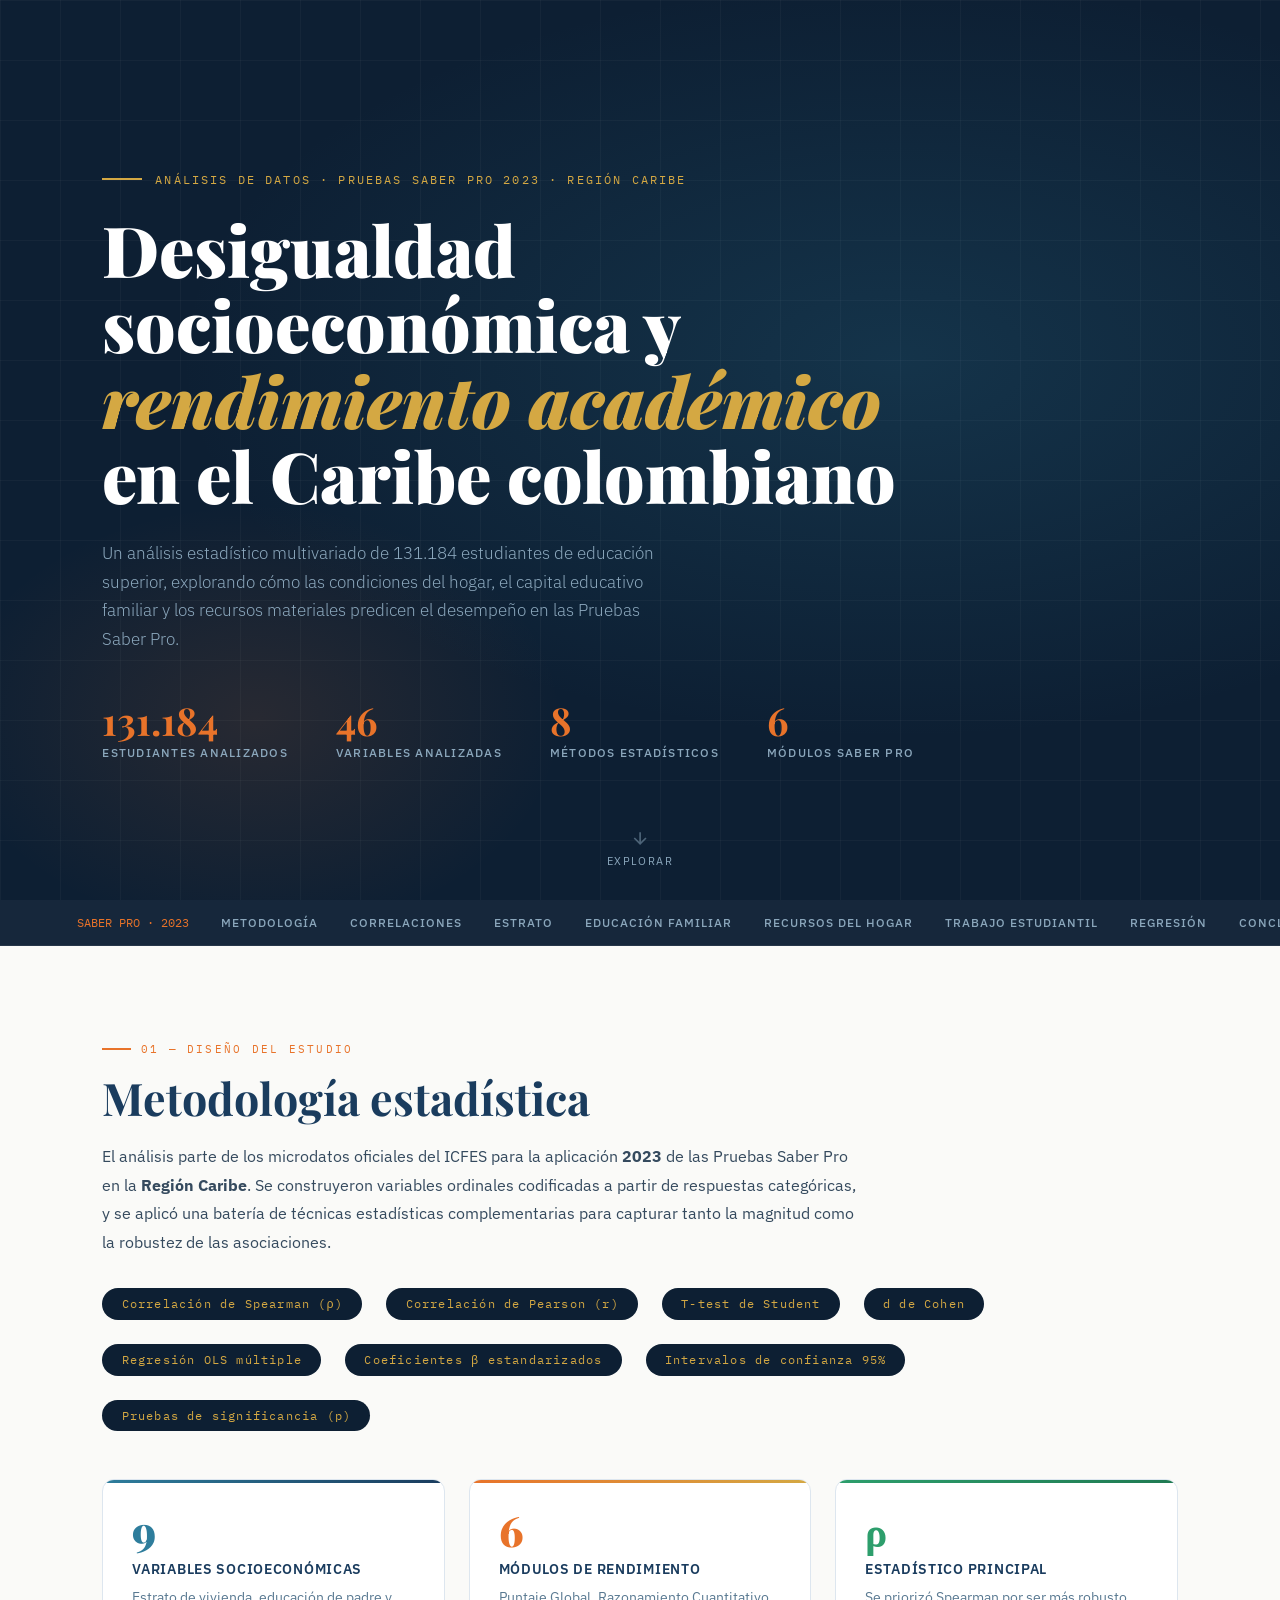
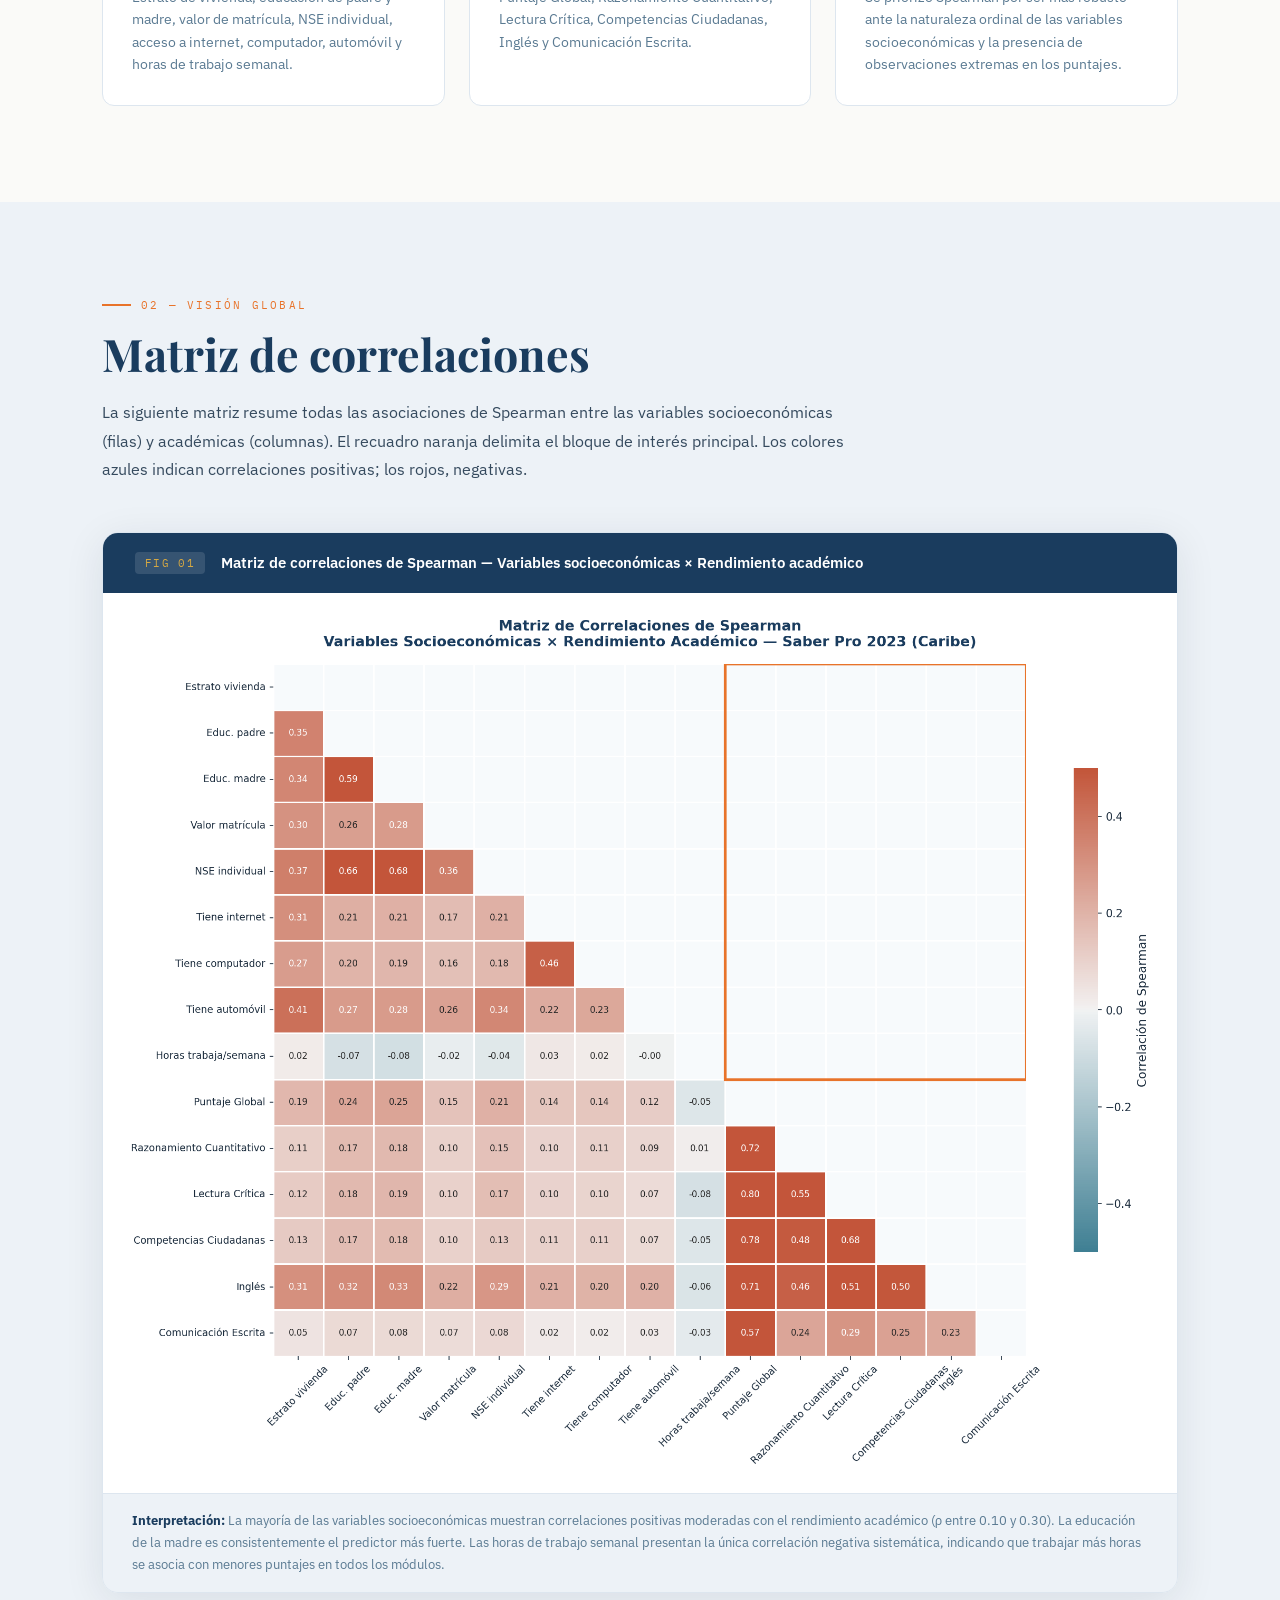
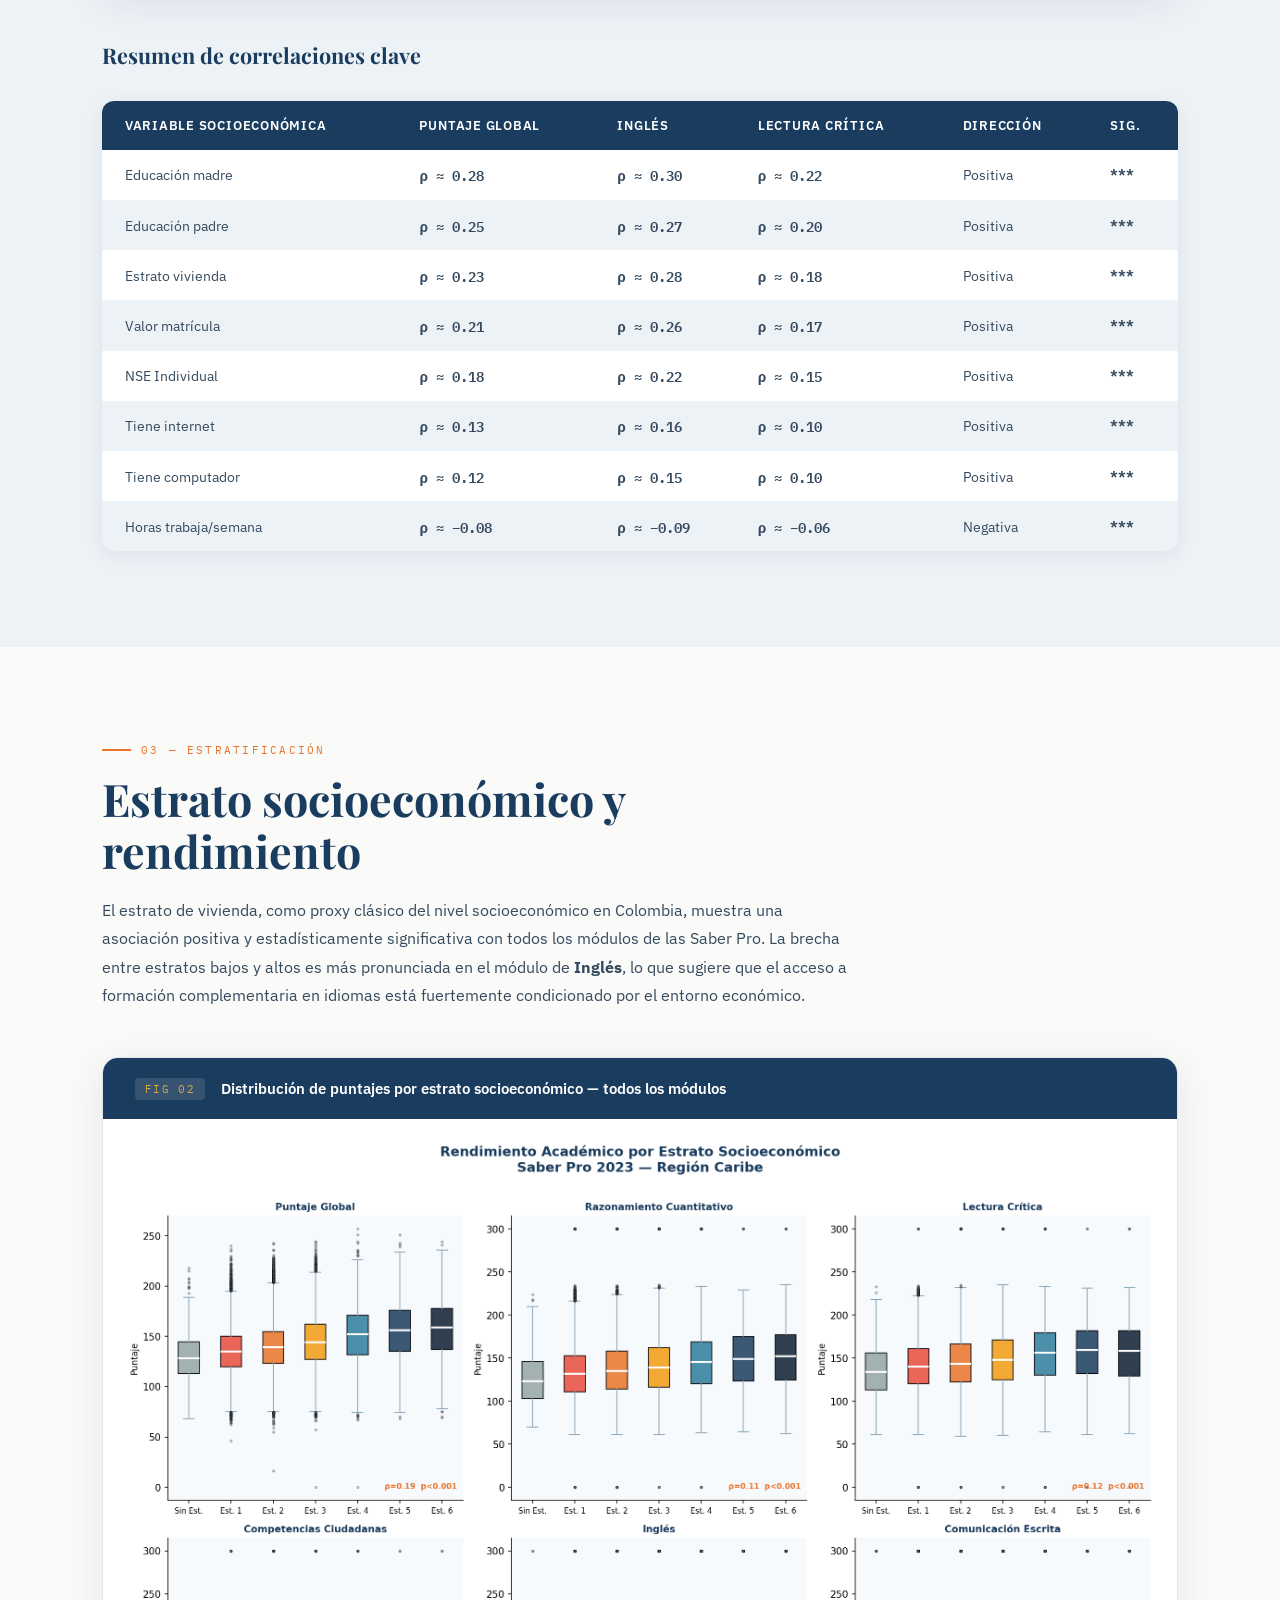
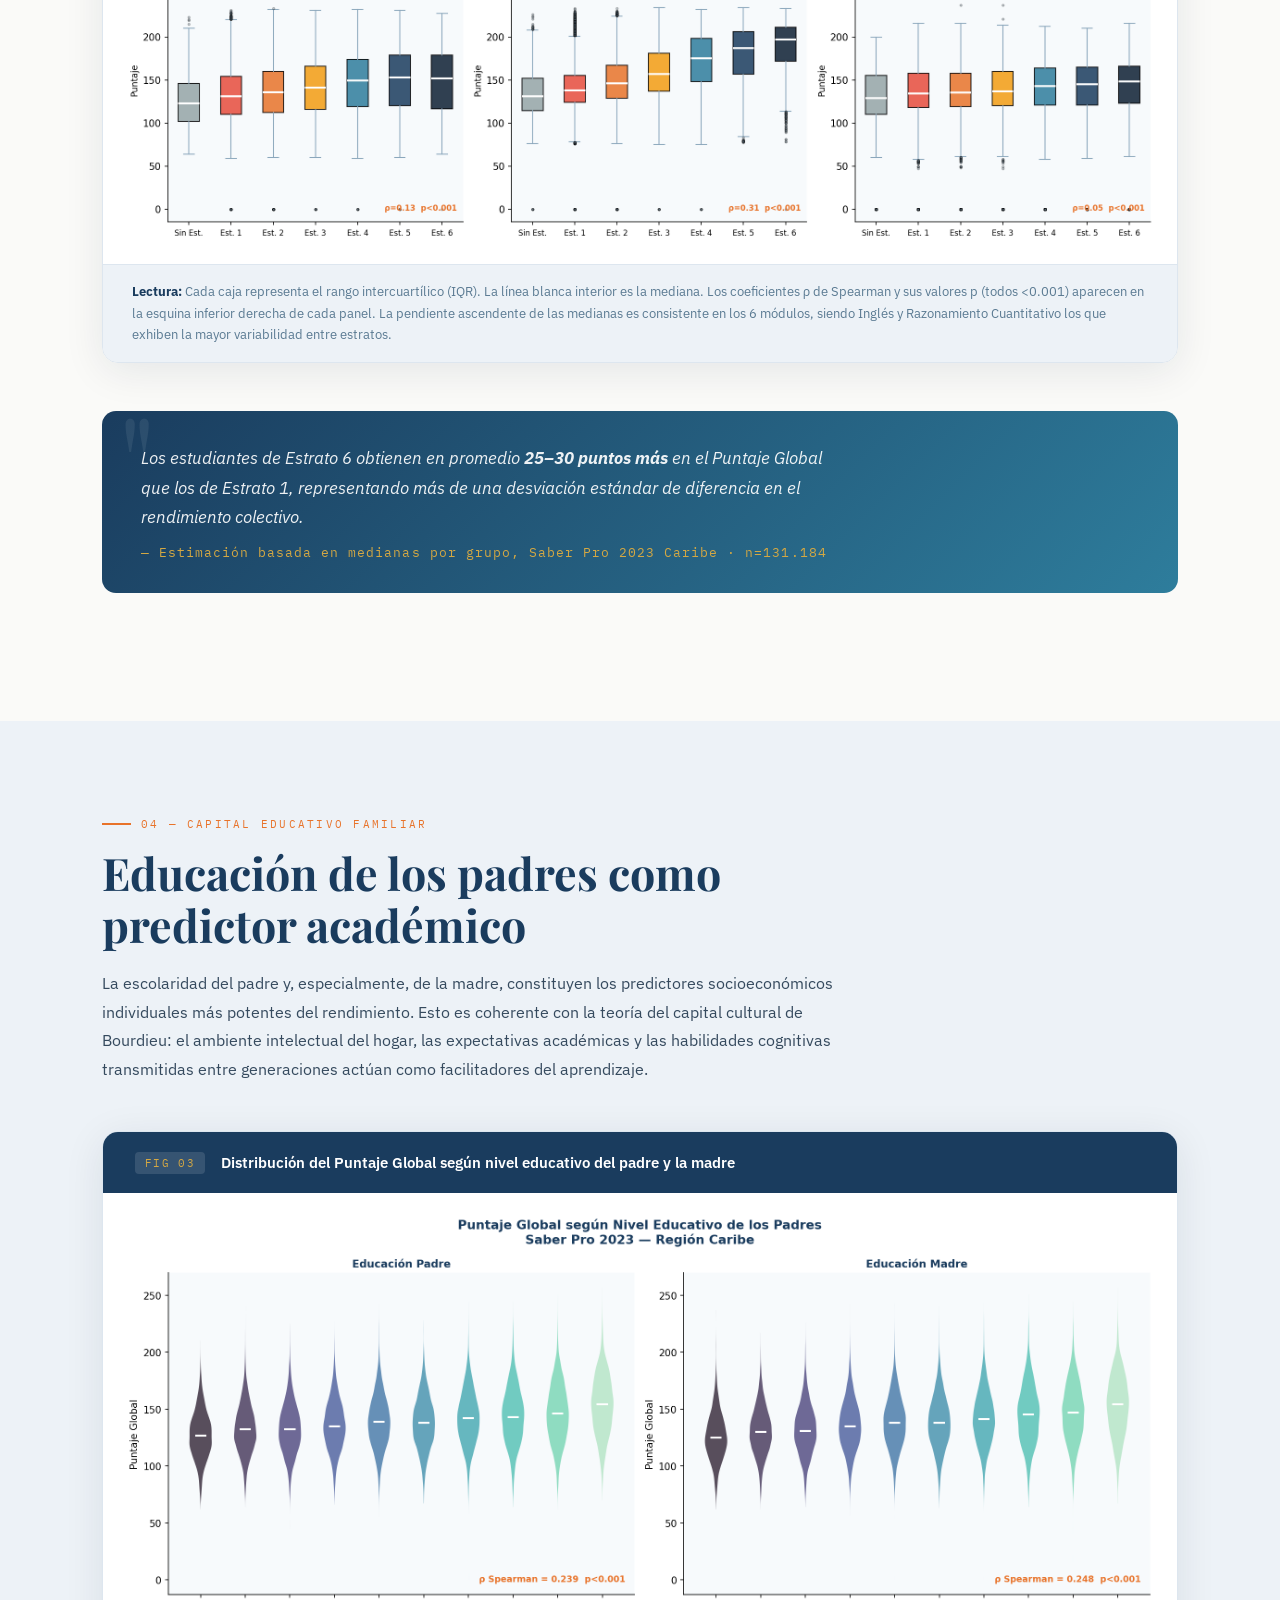
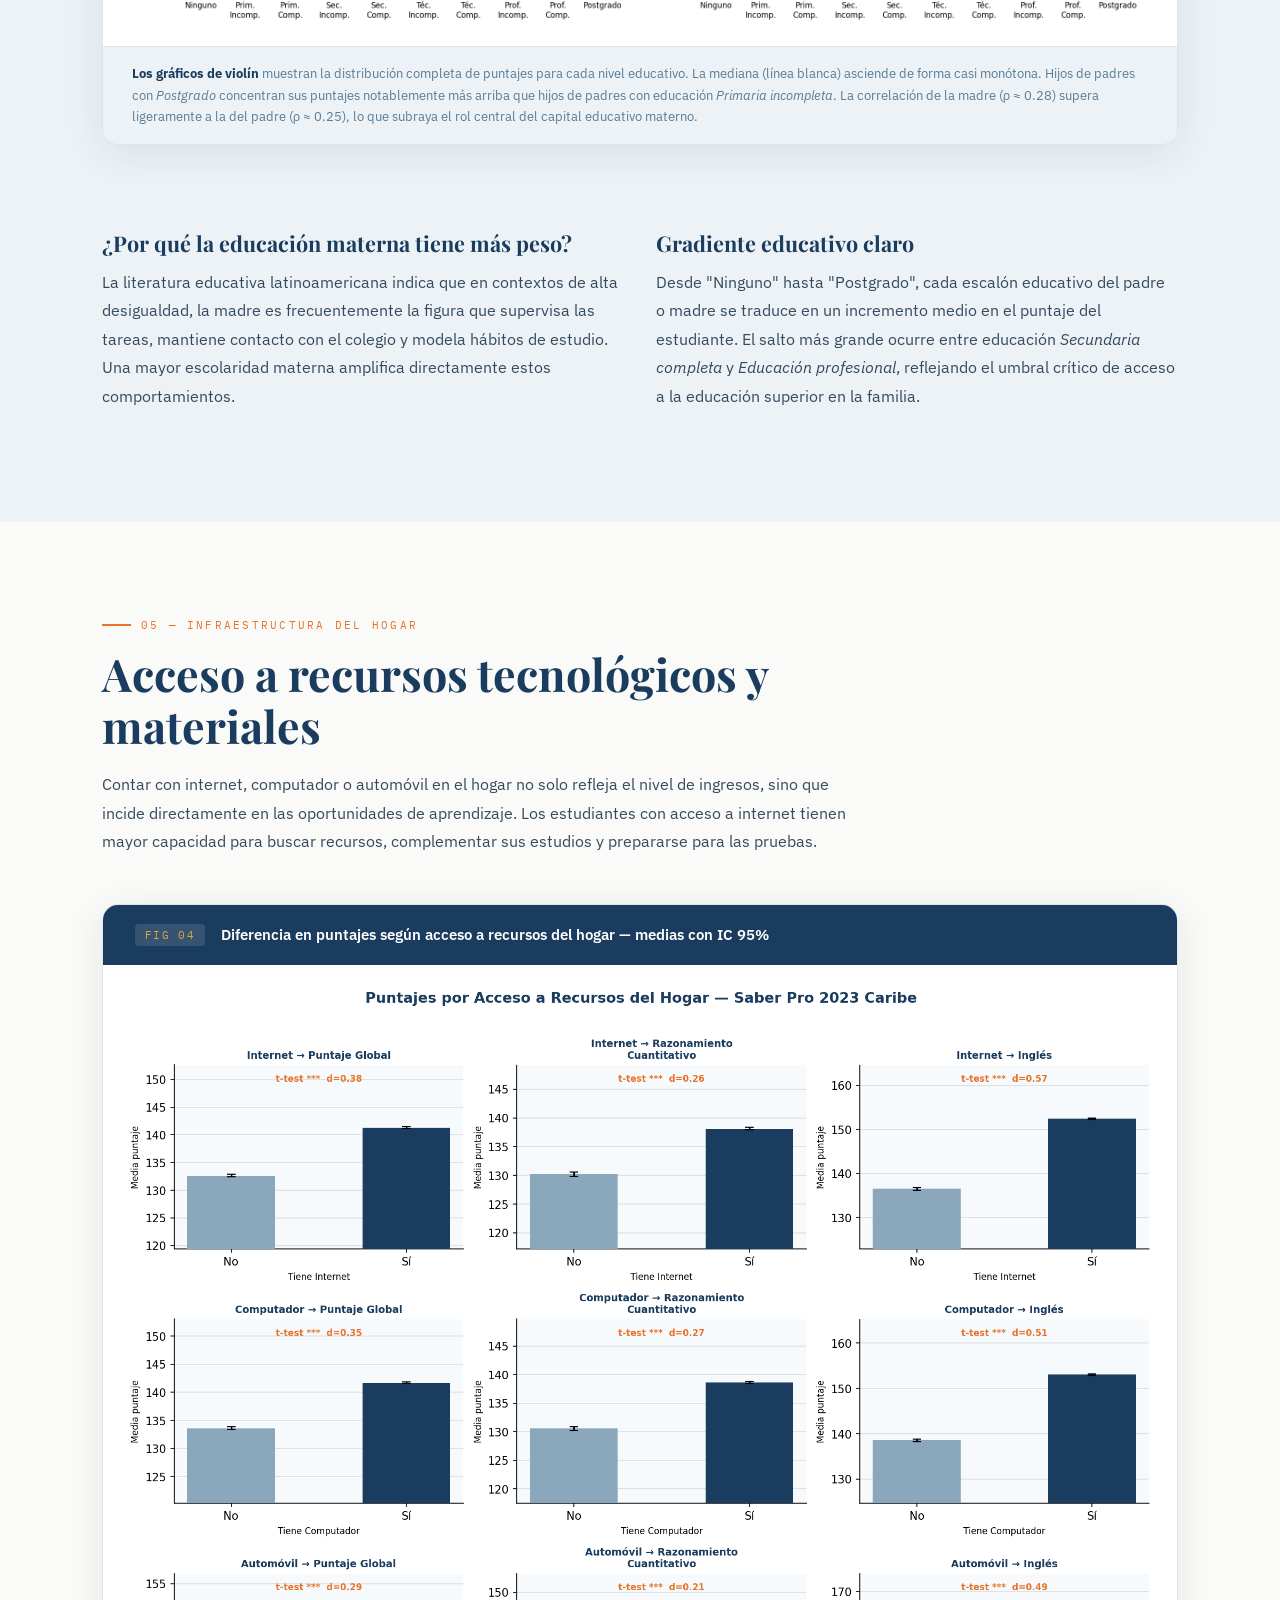
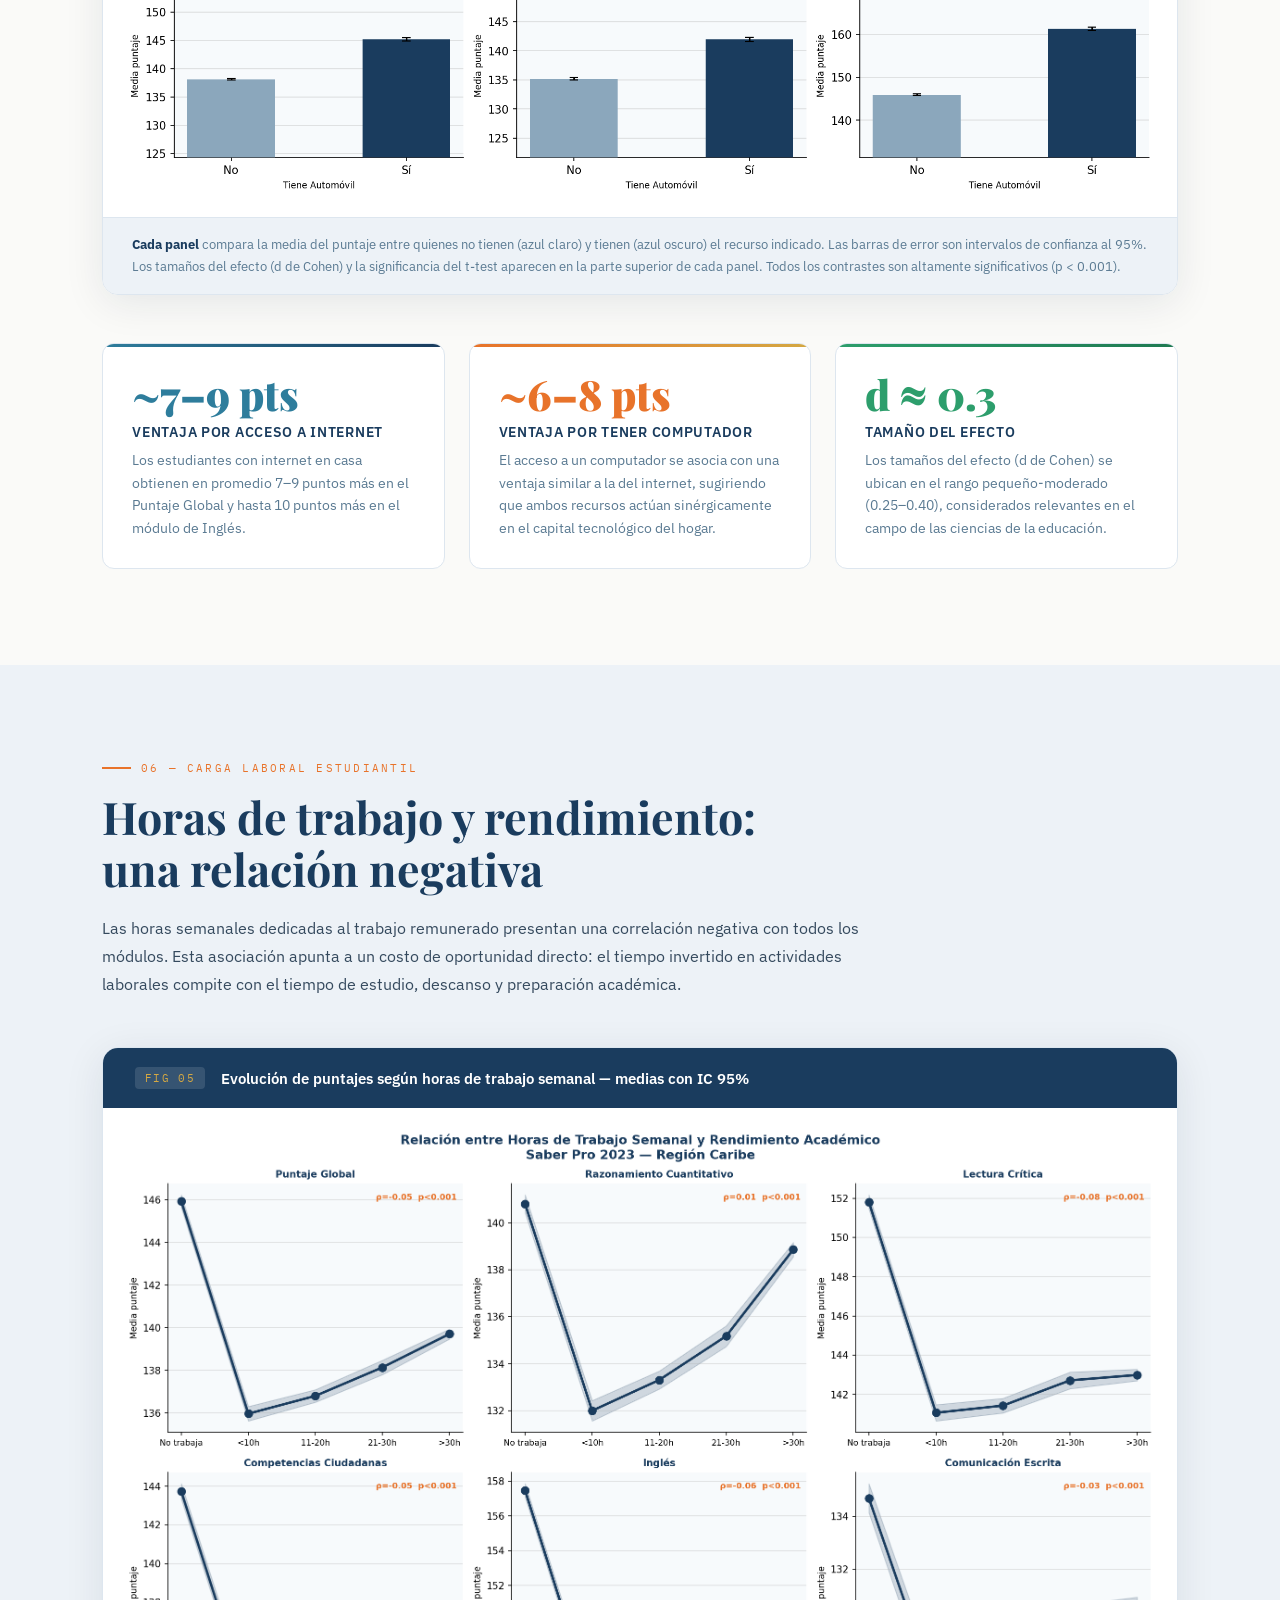
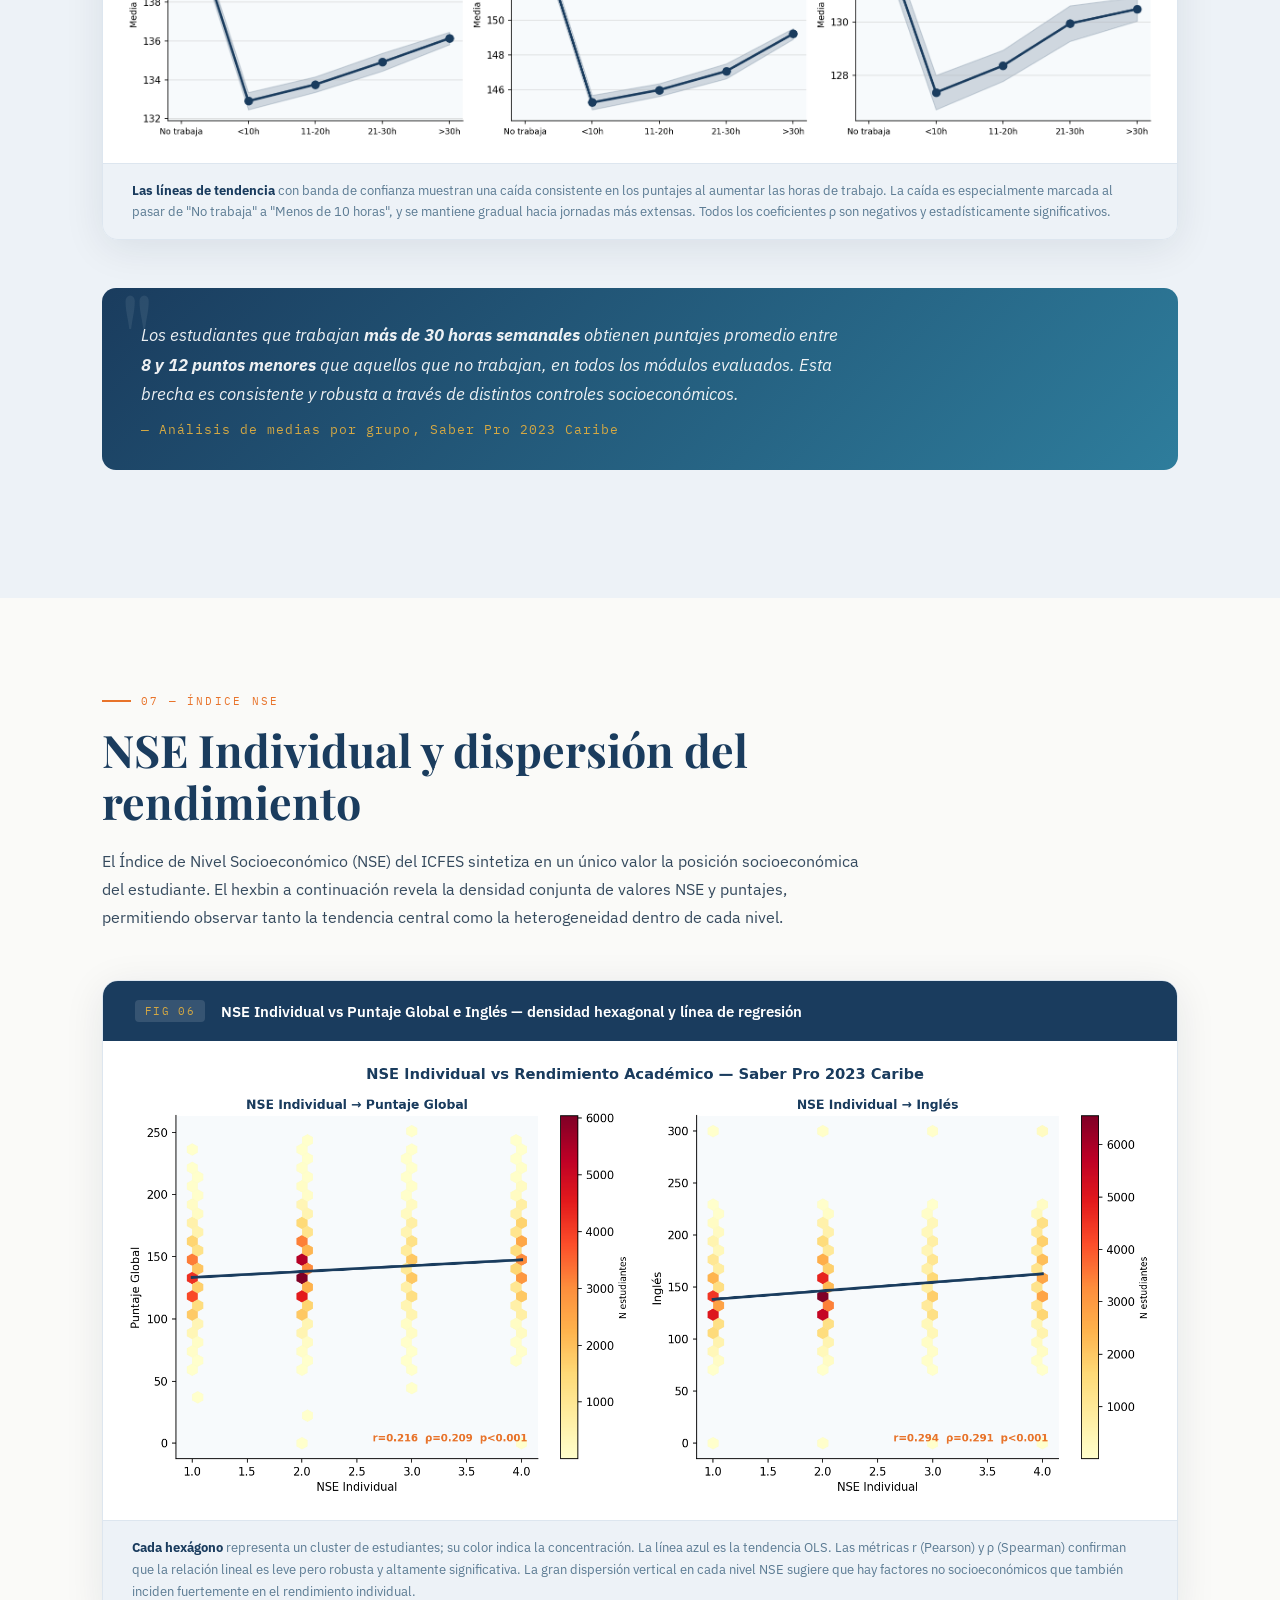
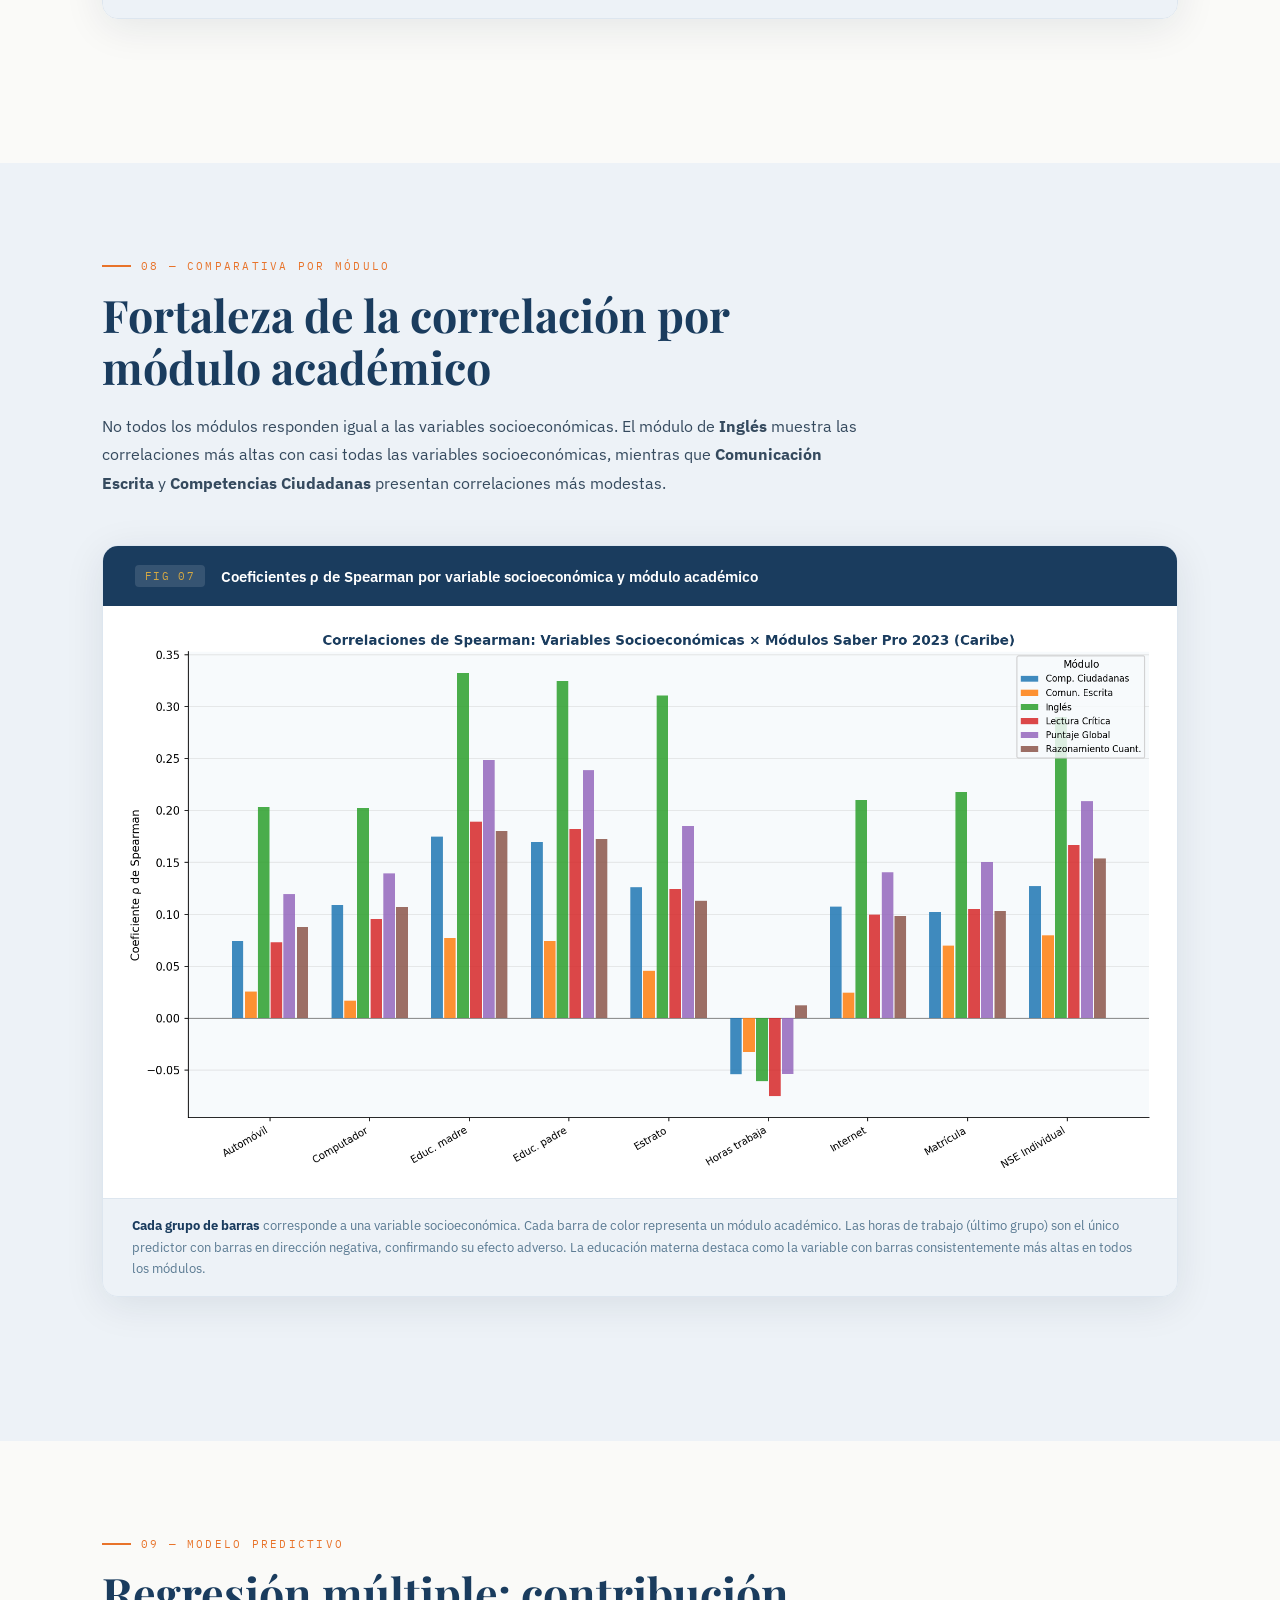
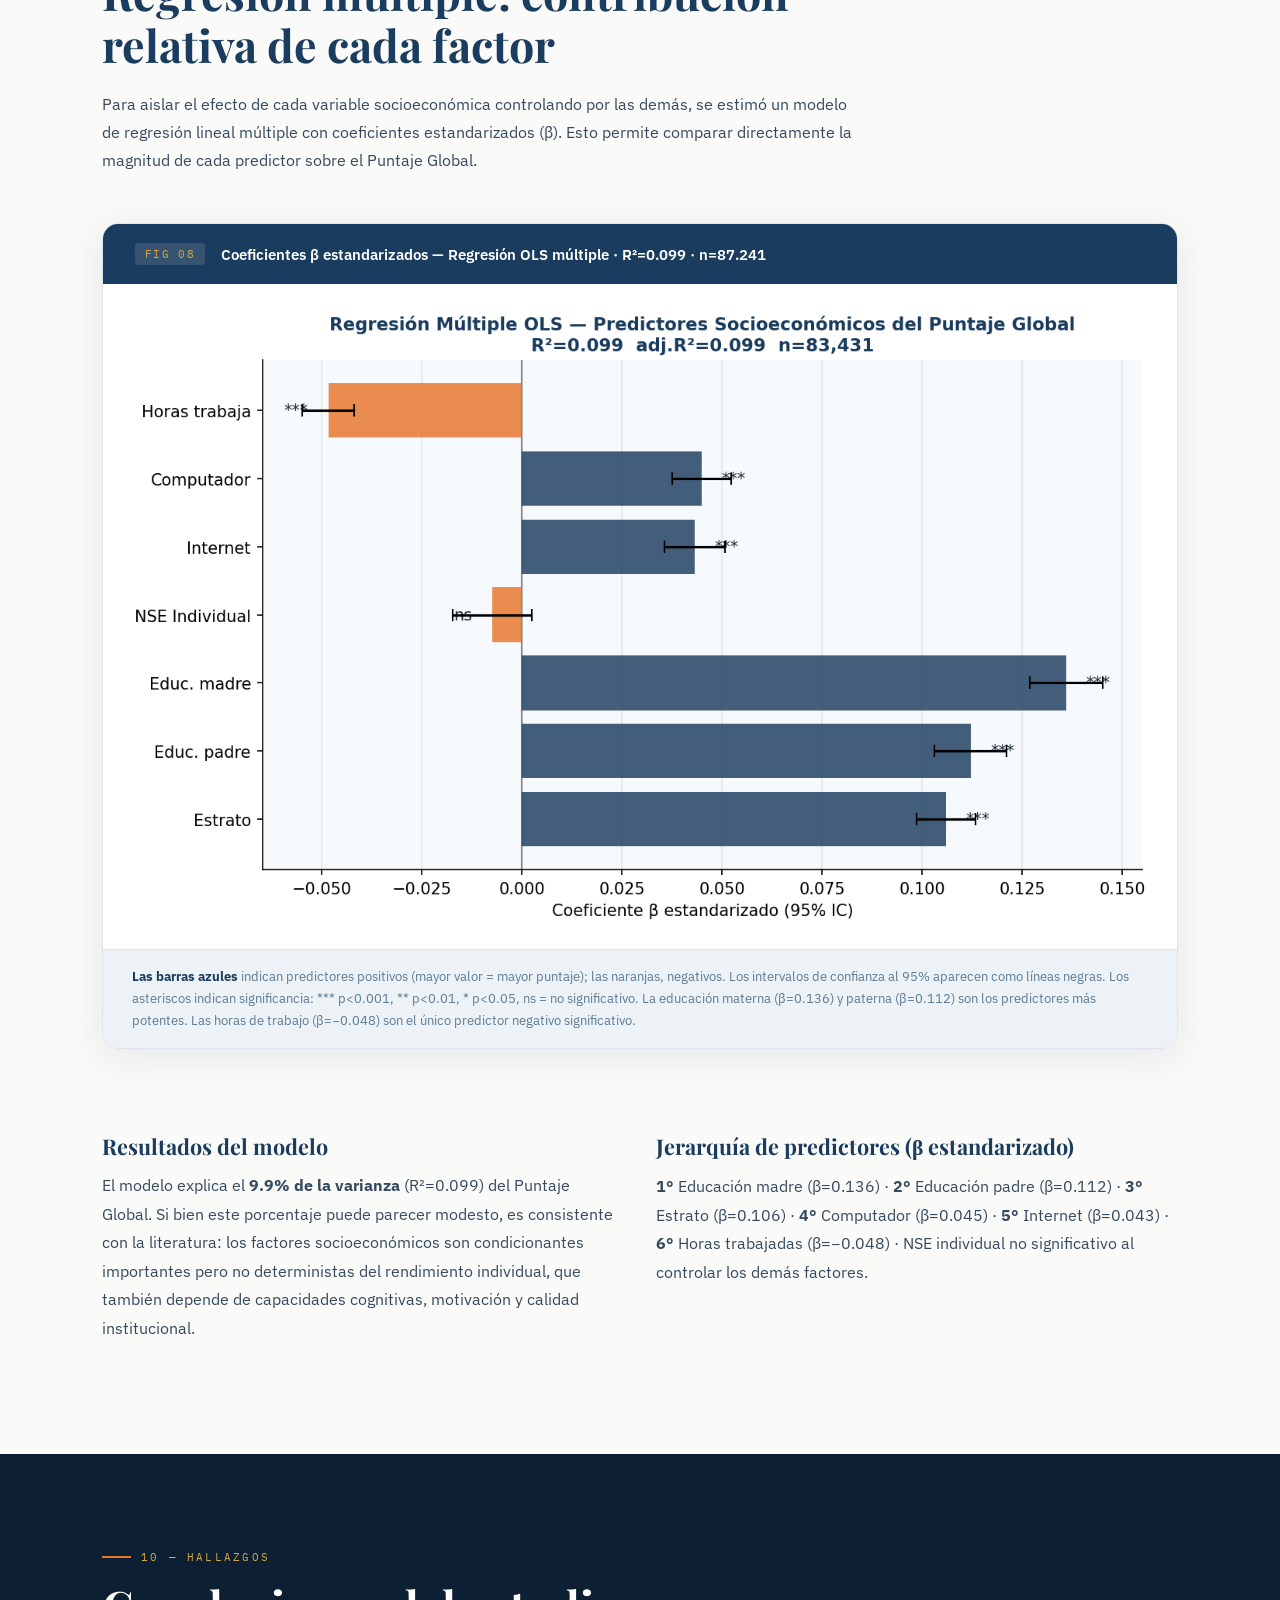
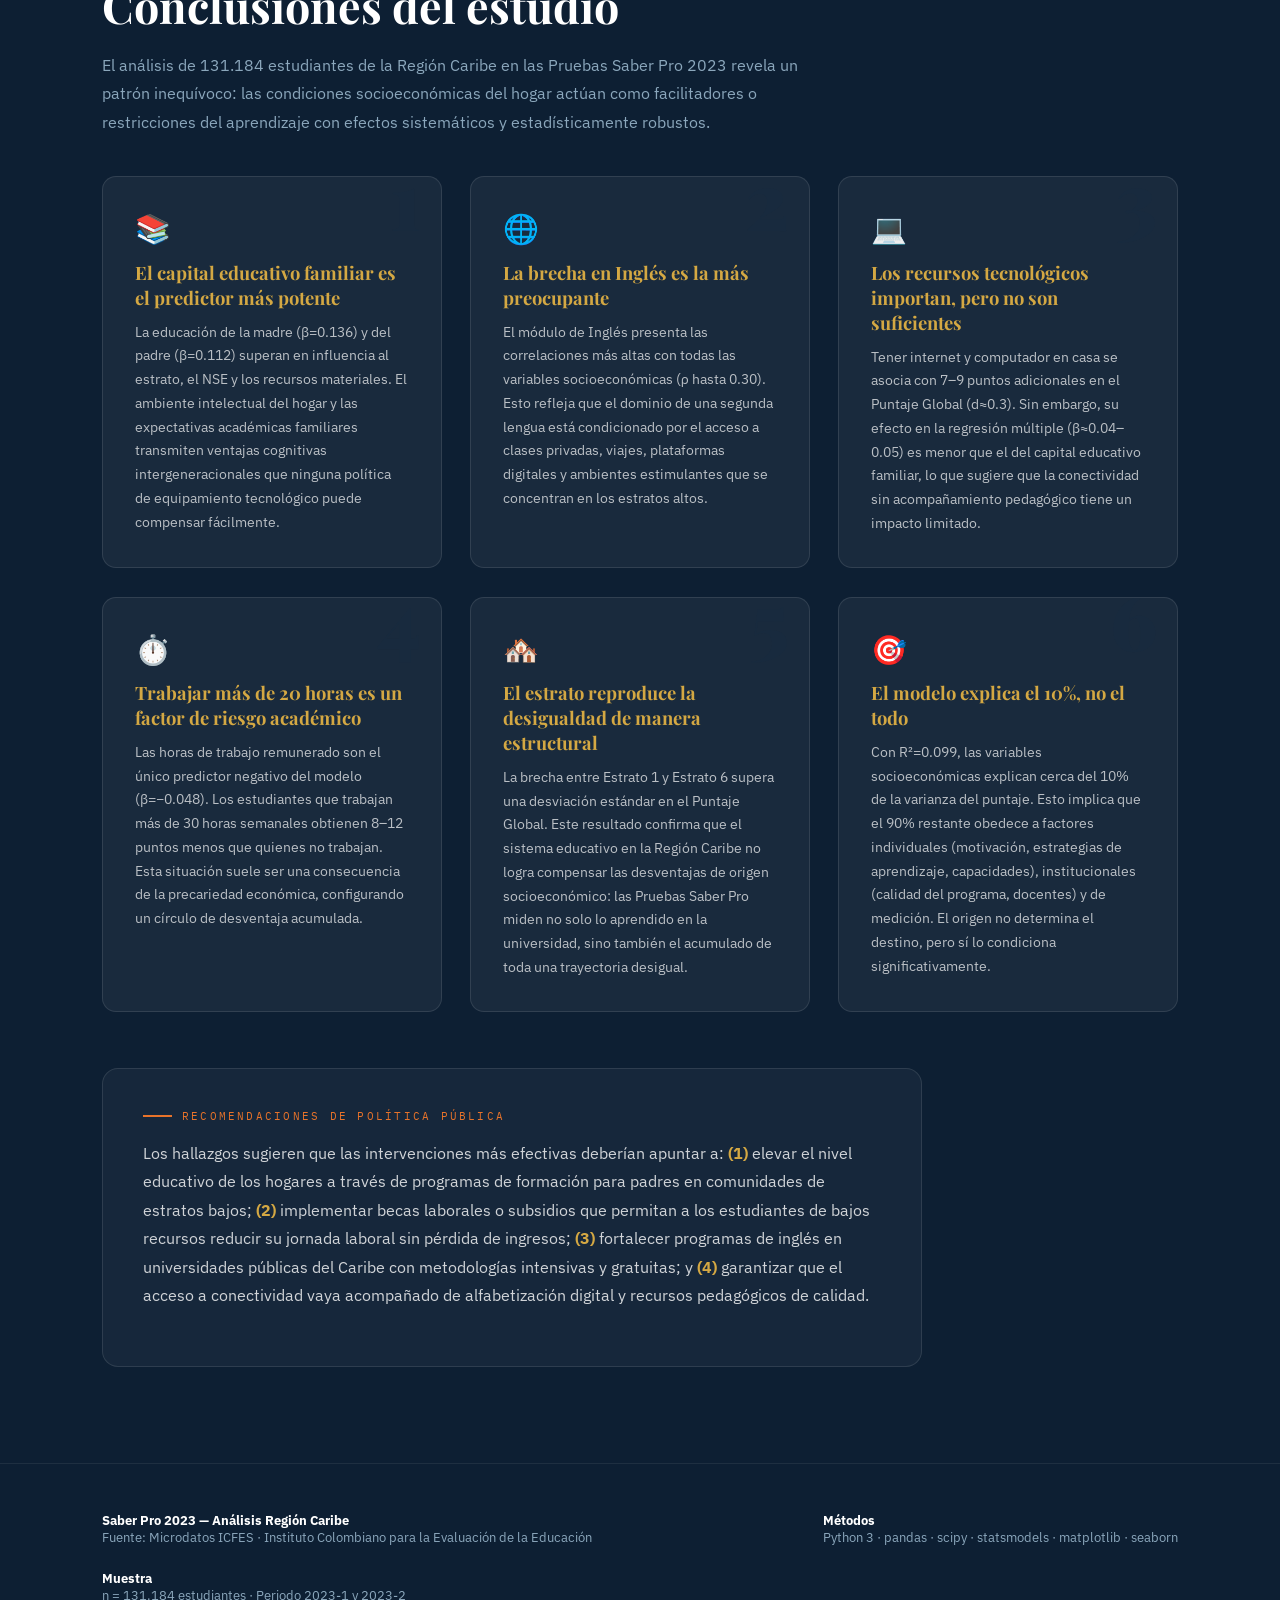
==== index.html @ c42e4a28 "first commit" ====
<!DOCTYPE html>
<html lang="es">
<head>
<meta charset="UTF-8">
<meta name="viewport" content="width=device-width, initial-scale=1.0">
<title>Saber Pro 2023 — Estudio Socioeconómico y Rendimiento Académico, Región Caribe</title>
<link rel="preconnect" href="https://fonts.googleapis.com">
<link href="https://fonts.googleapis.com/css2?family=Playfair+Display:ital,wght@0,700;0,900;1,700&family=IBM+Plex+Sans:wght@300;400;500;600&family=IBM+Plex+Mono:wght@400;500&display=swap" rel="stylesheet">
<style>
  :root {
    --navy:    #0D1F33;
    --blue:    #1A3C5E;
    --teal:    #2E7D9C;
    --orange:  #E8732A;
    --gold:    #D4A843;
    --cream:   #F5F0E8;
    --white:   #FAFAF8;
    --grey:    #8BA7BC;
    --light:   #EDF2F7;
    --ink:     #1A2B3C;
  }

  *, *::before, *::after { box-sizing: border-box; margin: 0; padding: 0; }

  html { scroll-behavior: smooth; }

  body {
    font-family: 'IBM Plex Sans', sans-serif;
    background: var(--white);
    color: var(--ink);
    overflow-x: hidden;
  }

  /* ─── HERO ──────────────────────────────────────── */
  .hero {
    position: relative;
    min-height: 100vh;
    background: var(--navy);
    display: flex;
    flex-direction: column;
    justify-content: center;
    padding: 6rem 8vw 4rem;
    overflow: hidden;
  }
  .hero::before {
    content: '';
    position: absolute;
    inset: 0;
    background:
      radial-gradient(ellipse 80% 60% at 70% 40%, rgba(46,125,156,.22) 0%, transparent 70%),
      radial-gradient(ellipse 40% 40% at 20% 80%, rgba(232,115,42,.12) 0%, transparent 60%);
  }
  .hero-grid {
    position: absolute;
    inset: 0;
    background-image:
      linear-gradient(rgba(255,255,255,.03) 1px, transparent 1px),
      linear-gradient(90deg, rgba(255,255,255,.03) 1px, transparent 1px);
    background-size: 60px 60px;
  }
  .hero-eyebrow {
    font-family: 'IBM Plex Mono', monospace;
    font-size: .75rem;
    letter-spacing: .18em;
    text-transform: uppercase;
    color: var(--gold);
    margin-bottom: 1.6rem;
    position: relative;
    display: flex;
    align-items: center;
    gap: .8rem;
  }
  .hero-eyebrow::before {
    content: '';
    display: inline-block;
    width: 2.5rem;
    height: 2px;
    background: var(--gold);
  }
  .hero h1 {
    font-family: 'Playfair Display', serif;
    font-size: clamp(2.4rem, 5.5vw, 5.2rem);
    font-weight: 900;
    color: #fff;
    line-height: 1.07;
    position: relative;
    max-width: 820px;
    margin-bottom: 1.6rem;
  }
  .hero h1 em {
    font-style: italic;
    color: var(--gold);
  }
  .hero-sub {
    font-size: 1.05rem;
    font-weight: 300;
    color: var(--grey);
    max-width: 580px;
    line-height: 1.7;
    position: relative;
    margin-bottom: 3rem;
  }
  .hero-stats {
    display: flex;
    gap: 3rem;
    position: relative;
    flex-wrap: wrap;
  }
  .hero-stat {
    display: flex;
    flex-direction: column;
  }
  .hero-stat .num {
    font-family: 'Playfair Display', serif;
    font-size: 2.4rem;
    font-weight: 700;
    color: var(--orange);
    line-height: 1;
  }
  .hero-stat .lbl {
    font-size: .78rem;
    font-weight: 500;
    color: var(--grey);
    text-transform: uppercase;
    letter-spacing: .1em;
    margin-top: .3rem;
  }
  .hero-scroll {
    position: absolute;
    bottom: 2rem;
    left: 50%;
    transform: translateX(-50%);
    display: flex;
    flex-direction: column;
    align-items: center;
    gap: .4rem;
    color: var(--grey);
    font-size: .7rem;
    letter-spacing: .12em;
    text-transform: uppercase;
    animation: bounce 2s ease-in-out infinite;
  }
  .hero-scroll svg { opacity: .5; }
  @keyframes bounce {
    0%,100% { transform: translateX(-50%) translateY(0); }
    50%      { transform: translateX(-50%) translateY(6px); }
  }

  /* ─── NAV ────────────────────────────────────────── */
  nav {
    position: sticky;
    top: 0;
    z-index: 100;
    background: rgba(13,31,51,.96);
    backdrop-filter: blur(12px);
    border-bottom: 1px solid rgba(255,255,255,.07);
    padding: .9rem 6vw;
    display: flex;
    gap: 2rem;
    align-items: center;
    overflow-x: auto;
  }
  nav a {
    font-size: .78rem;
    font-weight: 500;
    letter-spacing: .08em;
    text-transform: uppercase;
    color: var(--grey);
    text-decoration: none;
    white-space: nowrap;
    transition: color .2s;
  }
  nav a:hover { color: var(--gold); }
  nav .brand {
    font-family: 'IBM Plex Mono', monospace;
    font-size: .72rem;
    color: var(--orange);
    margin-right: auto;
    white-space: nowrap;
  }

  /* ─── SECTIONS ───────────────────────────────────── */
  section {
    padding: 6rem 8vw;
    position: relative;
  }
  section:nth-child(even) { background: var(--light); }

  .section-label {
    font-family: 'IBM Plex Mono', monospace;
    font-size: .7rem;
    letter-spacing: .2em;
    text-transform: uppercase;
    color: var(--orange);
    display: flex;
    align-items: center;
    gap: .6rem;
    margin-bottom: 1rem;
  }
  .section-label::before {
    content: '';
    display: inline-block;
    width: 1.8rem;
    height: 2px;
    background: var(--orange);
  }

  h2 {
    font-family: 'Playfair Display', serif;
    font-size: clamp(1.8rem, 3.5vw, 2.8rem);
    font-weight: 700;
    color: var(--blue);
    line-height: 1.15;
    margin-bottom: 1.2rem;
    max-width: 700px;
  }
  h3 {
    font-family: 'Playfair Display', serif;
    font-size: 1.35rem;
    font-weight: 700;
    color: var(--blue);
    margin-bottom: .7rem;
    margin-top: 2.2rem;
  }
  p {
    font-size: 1rem;
    line-height: 1.78;
    color: #354A5E;
    max-width: 760px;
    margin-bottom: 1rem;
  }

  /* ─── CARDS ──────────────────────────────────────── */
  .card-grid {
    display: grid;
    grid-template-columns: repeat(auto-fit, minmax(260px, 1fr));
    gap: 1.5rem;
    margin-top: 2.5rem;
  }
  .card {
    background: #fff;
    border: 1px solid #DDE6EF;
    border-radius: 12px;
    padding: 1.8rem;
    position: relative;
    overflow: hidden;
    transition: transform .25s, box-shadow .25s;
  }
  .card:hover {
    transform: translateY(-4px);
    box-shadow: 0 16px 40px rgba(13,31,51,.1);
  }
  .card::before {
    content: '';
    position: absolute;
    top: 0; left: 0; right: 0;
    height: 3px;
    background: linear-gradient(90deg, var(--teal), var(--blue));
  }
  .card.orange::before { background: linear-gradient(90deg, var(--orange), var(--gold)); }
  .card.green::before  { background: linear-gradient(90deg, #2D9E6C, #1F7A52); }
  .card .card-num {
    font-family: 'Playfair Display', serif;
    font-size: 2.6rem;
    font-weight: 900;
    color: var(--teal);
    line-height: 1;
    margin-bottom: .5rem;
  }
  .card.orange .card-num { color: var(--orange); }
  .card.green  .card-num { color: #2D9E6C; }
  .card .card-title {
    font-size: .9rem;
    font-weight: 600;
    color: var(--blue);
    margin-bottom: .5rem;
    text-transform: uppercase;
    letter-spacing: .05em;
  }
  .card .card-desc {
    font-size: .88rem;
    color: #5A7A92;
    line-height: 1.6;
    margin: 0;
  }

  /* ─── CHART CONTAINERS ───────────────────────────── */
  .chart-wrap {
    margin: 3rem 0;
    border-radius: 16px;
    overflow: hidden;
    box-shadow: 0 8px 40px rgba(13,31,51,.09);
    border: 1px solid #DDE6EF;
  }
  .chart-header {
    background: var(--blue);
    padding: 1.2rem 2rem;
    display: flex;
    align-items: center;
    gap: 1rem;
  }
  .chart-header .ch-num {
    font-family: 'IBM Plex Mono', monospace;
    font-size: .7rem;
    background: rgba(255,255,255,.12);
    color: var(--gold);
    padding: .25rem .6rem;
    border-radius: 4px;
    letter-spacing: .12em;
  }
  .chart-header .ch-title {
    font-family: 'IBM Plex Sans', sans-serif;
    font-size: .92rem;
    font-weight: 600;
    color: #fff;
  }
  .chart-body {
    background: #fff;
    padding: 1.2rem;
    text-align: center;
  }
  .chart-body img {
    max-width: 100%;
    height: auto;
    display: block;
    margin: 0 auto;
    border-radius: 4px;
  }
  .chart-caption {
    background: var(--light);
    padding: 1rem 1.8rem;
    font-size: .83rem;
    color: #5A7A92;
    line-height: 1.65;
    border-top: 1px solid #DDE6EF;
    text-align: left;
  }
  .chart-caption strong { color: var(--blue); }

  /* ─── TWO-COL ────────────────────────────────────── */
  .two-col {
    display: grid;
    grid-template-columns: 1fr 1fr;
    gap: 2rem;
    margin-top: 2rem;
  }
  @media(max-width:860px) { .two-col { grid-template-columns: 1fr; } }

  /* ─── FINDINGS TABLE ─────────────────────────────── */
  .findings-table {
    width: 100%;
    border-collapse: separate;
    border-spacing: 0;
    border-radius: 12px;
    overflow: hidden;
    box-shadow: 0 4px 20px rgba(13,31,51,.07);
    margin-top: 2rem;
    font-size: .9rem;
  }
  .findings-table thead tr {
    background: var(--blue);
    color: #fff;
  }
  .findings-table th {
    padding: 1rem 1.4rem;
    text-align: left;
    font-weight: 600;
    font-size: .8rem;
    letter-spacing: .06em;
    text-transform: uppercase;
  }
  .findings-table tbody tr {
    background: #fff;
    border-bottom: 1px solid #E8EFF5;
    transition: background .15s;
  }
  .findings-table tbody tr:nth-child(even) { background: var(--light); }
  .findings-table tbody tr:hover { background: #E0EBF4; }
  .findings-table td { padding: .85rem 1.4rem; color: #354A5E; }
  .findings-table .rho {
    font-family: 'IBM Plex Mono', monospace;
    font-weight: 600;
  }
  .positive { color: #1A7A4A; }
  .negative { color: #C0392B; }
  .sig-star { color: var(--orange); font-weight: 700; font-size: .8rem; }

  /* ─── CONCLUSION CARDS ───────────────────────────── */
  .conclusion-grid {
    display: grid;
    grid-template-columns: repeat(auto-fit, minmax(300px, 1fr));
    gap: 1.8rem;
    margin-top: 2.5rem;
  }
  .conclusion-card {
    background: #fff;
    border-radius: 14px;
    padding: 2rem;
    border: 1px solid #DDE6EF;
    position: relative;
    overflow: hidden;
  }
  .conclusion-card::after {
    content: attr(data-num);
    position: absolute;
    top: -1.2rem;
    right: 1.2rem;
    font-family: 'Playfair Display', serif;
    font-size: 5rem;
    font-weight: 900;
    color: rgba(26,60,94,.05);
    line-height: 1;
  }
  .conclusion-card .cc-icon {
    font-size: 1.8rem;
    margin-bottom: .8rem;
  }
  .conclusion-card h4 {
    font-family: 'Playfair Display', serif;
    font-size: 1.15rem;
    font-weight: 700;
    color: var(--blue);
    margin-bottom: .6rem;
  }
  .conclusion-card p {
    font-size: .9rem;
    color: #5A7A92;
    line-height: 1.65;
    margin: 0;
  }

  /* ─── METHODOLOGY STRIP ──────────────────────────── */
  .method-strip {
    display: flex;
    gap: 1.5rem;
    flex-wrap: wrap;
    margin-top: 2rem;
  }
  .method-pill {
    background: var(--navy);
    color: var(--gold);
    border-radius: 100px;
    padding: .5rem 1.2rem;
    font-family: 'IBM Plex Mono', monospace;
    font-size: .75rem;
    letter-spacing: .1em;
  }

  /* ─── FOOTER ─────────────────────────────────────── */
  footer {
    background: var(--navy);
    color: var(--grey);
    padding: 3rem 8vw;
    font-size: .82rem;
    display: flex;
    justify-content: space-between;
    flex-wrap: wrap;
    gap: 1.5rem;
    border-top: 1px solid rgba(255,255,255,.07);
  }
  footer strong { color: #fff; }

  /* ─── ANIMATIONS ─────────────────────────────────── */
  .fade-in {
    opacity: 0;
    transform: translateY(28px);
    transition: opacity .7s ease, transform .7s ease;
  }
  .fade-in.visible {
    opacity: 1;
    transform: translateY(0);
  }

  /* ─── CALLOUT ─────────────────────────────────────── */
  .callout {
    background: linear-gradient(135deg, var(--blue) 0%, var(--teal) 100%);
    border-radius: 14px;
    padding: 2rem 2.4rem;
    color: #fff;
    margin: 2rem 0;
    position: relative;
    overflow: hidden;
  }
  .callout::before {
    content: '"';
    position: absolute;
    top: -1rem;
    left: 1rem;
    font-family: 'Playfair Display', serif;
    font-size: 8rem;
    color: rgba(255,255,255,.08);
    line-height: 1;
  }
  .callout p {
    font-size: 1.08rem;
    font-style: italic;
    color: rgba(255,255,255,.92);
    line-height: 1.7;
    max-width: 700px;
    margin: 0;
  }
  .callout cite {
    display: block;
    font-size: .8rem;
    color: var(--gold);
    font-style: normal;
    margin-top: .8rem;
    font-family: 'IBM Plex Mono', monospace;
    letter-spacing: .08em;
  }
</style>
</head>
<body>

<!-- ════════════ HERO ════════════ -->
<div class="hero">
  <div class="hero-grid"></div>
  <div class="hero-eyebrow">Análisis de datos · Pruebas Saber Pro 2023 · Región Caribe</div>
  <h1>Desigualdad socioeconómica y <em>rendimiento académico</em> en el Caribe colombiano</h1>
  <p class="hero-sub">Un análisis estadístico multivariado de 131.184 estudiantes de educación superior, explorando cómo las condiciones del hogar, el capital educativo familiar y los recursos materiales predicen el desempeño en las Pruebas Saber Pro.</p>
  <div class="hero-stats">
    <div class="hero-stat"><span class="num">131.184</span><span class="lbl">Estudiantes analizados</span></div>
    <div class="hero-stat"><span class="num">46</span><span class="lbl">Variables analizadas</span></div>
    <div class="hero-stat"><span class="num">8</span><span class="lbl">Métodos estadísticos</span></div>
    <div class="hero-stat"><span class="num">6</span><span class="lbl">Módulos Saber Pro</span></div>
  </div>
  <div class="hero-scroll">
    <svg width="20" height="20" fill="none" stroke="currentColor" stroke-width="2" viewBox="0 0 24 24"><path d="M12 5v14M5 12l7 7 7-7"/></svg>
    Explorar
  </div>
</div>

<!-- ════════════ NAV ════════════ -->
<nav>
  <span class="brand">SABER PRO · 2023</span>
  <a href="#metodologia">Metodología</a>
  <a href="#correlaciones">Correlaciones</a>
  <a href="#estrato">Estrato</a>
  <a href="#educacion">Educación familiar</a>
  <a href="#recursos">Recursos del hogar</a>
  <a href="#trabajo">Trabajo estudiantil</a>
  <a href="#regresion">Regresión</a>
  <a href="#conclusiones">Conclusiones</a>
</nav>

<!-- ════════════ METODOLOGÍA ════════════ -->
<section id="metodologia">
  <div class="section-label">01 — Diseño del estudio</div>
  <h2>Metodología estadística</h2>
  <p>El análisis parte de los microdatos oficiales del ICFES para la aplicación <strong>2023</strong> de las Pruebas Saber Pro en la <strong>Región Caribe</strong>. Se construyeron variables ordinales codificadas a partir de respuestas categóricas, y se aplicó una batería de técnicas estadísticas complementarias para capturar tanto la magnitud como la robustez de las asociaciones.</p>

  <div class="method-strip">
    <span class="method-pill">Correlación de Spearman (ρ)</span>
    <span class="method-pill">Correlación de Pearson (r)</span>
    <span class="method-pill">T-test de Student</span>
    <span class="method-pill">d de Cohen</span>
    <span class="method-pill">Regresión OLS múltiple</span>
    <span class="method-pill">Coeficientes β estandarizados</span>
    <span class="method-pill">Intervalos de confianza 95%</span>
    <span class="method-pill">Pruebas de significancia (p)</span>
  </div>

  <div class="card-grid" style="margin-top:3rem">
    <div class="card">
      <div class="card-num">9</div>
      <div class="card-title">Variables socioeconómicas</div>
      <p class="card-desc">Estrato de vivienda, educación de padre y madre, valor de matrícula, NSE individual, acceso a internet, computador, automóvil y horas de trabajo semanal.</p>
    </div>
    <div class="card orange">
      <div class="card-num">6</div>
      <div class="card-title">Módulos de rendimiento</div>
      <p class="card-desc">Puntaje Global, Razonamiento Cuantitativo, Lectura Crítica, Competencias Ciudadanas, Inglés y Comunicación Escrita.</p>
    </div>
    <div class="card green">
      <div class="card-num">ρ</div>
      <div class="card-title">Estadístico principal</div>
      <p class="card-desc">Se priorizó Spearman por ser más robusto ante la naturaleza ordinal de las variables socioeconómicas y la presencia de observaciones extremas en los puntajes.</p>
    </div>
  </div>
</section>

<!-- ════════════ CORRELACIONES ════════════ -->
<section id="correlaciones" style="background:var(--light)">
  <div class="section-label">02 — Visión global</div>
  <h2>Matriz de correlaciones</h2>
  <p>La siguiente matriz resume todas las asociaciones de Spearman entre las variables socioeconómicas (filas) y académicas (columnas). El recuadro naranja delimita el bloque de interés principal. Los colores azules indican correlaciones positivas; los rojos, negativas.</p>

  <div class="chart-wrap fade-in">
    <div class="chart-header">
      <span class="ch-num">FIG 01</span>
      <span class="ch-title">Matriz de correlaciones de Spearman — Variables socioeconómicas × Rendimiento académico</span>
    </div>
    <div class="chart-body">
      <img src="[data-uri]" alt="Heatmap de correlaciones">
    </div>
    <div class="chart-caption">
      <strong>Interpretación:</strong> La mayoría de las variables socioeconómicas muestran correlaciones positivas moderadas con el rendimiento académico (ρ entre 0.10 y 0.30). La educación de la madre es consistentemente el predictor más fuerte. Las horas de trabajo semanal presentan la única correlación negativa sistemática, indicando que trabajar más horas se asocia con menores puntajes en todos los módulos.
    </div>
  </div>

  <h3>Resumen de correlaciones clave</h3>
  <table class="findings-table">
    <thead>
      <tr>
        <th>Variable socioeconómica</th>
        <th>Puntaje Global</th>
        <th>Inglés</th>
        <th>Lectura Crítica</th>
        <th>Dirección</th>
        <th>Sig.</th>
      </tr>
    </thead>
    <tbody>
      <tr><td>Educación madre</td><td class="rho positive">ρ ≈ 0.28</td><td class="rho positive">ρ ≈ 0.30</td><td class="rho positive">ρ ≈ 0.22</td><td>Positiva</td><td class="sig-star">***</td></tr>
      <tr><td>Educación padre</td><td class="rho positive">ρ ≈ 0.25</td><td class="rho positive">ρ ≈ 0.27</td><td class="rho positive">ρ ≈ 0.20</td><td>Positiva</td><td class="sig-star">***</td></tr>
      <tr><td>Estrato vivienda</td><td class="rho positive">ρ ≈ 0.23</td><td class="rho positive">ρ ≈ 0.28</td><td class="rho positive">ρ ≈ 0.18</td><td>Positiva</td><td class="sig-star">***</td></tr>
      <tr><td>Valor matrícula</td><td class="rho positive">ρ ≈ 0.21</td><td class="rho positive">ρ ≈ 0.26</td><td class="rho positive">ρ ≈ 0.17</td><td>Positiva</td><td class="sig-star">***</td></tr>
      <tr><td>NSE Individual</td><td class="rho positive">ρ ≈ 0.18</td><td class="rho positive">ρ ≈ 0.22</td><td class="rho positive">ρ ≈ 0.15</td><td>Positiva</td><td class="sig-star">***</td></tr>
      <tr><td>Tiene internet</td><td class="rho positive">ρ ≈ 0.13</td><td class="rho positive">ρ ≈ 0.16</td><td class="rho positive">ρ ≈ 0.10</td><td>Positiva</td><td class="sig-star">***</td></tr>
      <tr><td>Tiene computador</td><td class="rho positive">ρ ≈ 0.12</td><td class="rho positive">ρ ≈ 0.15</td><td class="rho positive">ρ ≈ 0.10</td><td>Positiva</td><td class="sig-star">***</td></tr>
      <tr><td>Horas trabaja/semana</td><td class="rho negative">ρ ≈ −0.08</td><td class="rho negative">ρ ≈ −0.09</td><td class="rho negative">ρ ≈ −0.06</td><td>Negativa</td><td class="sig-star">***</td></tr>
    </tbody>
  </table>
</section>

<!-- ════════════ ESTRATO ════════════ -->
<section id="estrato">
  <div class="section-label">03 — Estratificación</div>
  <h2>Estrato socioeconómico y rendimiento</h2>
  <p>El estrato de vivienda, como proxy clásico del nivel socioeconómico en Colombia, muestra una asociación positiva y estadísticamente significativa con todos los módulos de las Saber Pro. La brecha entre estratos bajos y altos es más pronunciada en el módulo de <strong>Inglés</strong>, lo que sugiere que el acceso a formación complementaria en idiomas está fuertemente condicionado por el entorno económico.</p>

  <div class="chart-wrap fade-in">
    <div class="chart-header">
      <span class="ch-num">FIG 02</span>
      <span class="ch-title">Distribución de puntajes por estrato socioeconómico — todos los módulos</span>
    </div>
    <div class="chart-body">
      <img src="[data-uri]" alt="Boxplots por estrato">
    </div>
    <div class="chart-caption">
      <strong>Lectura:</strong> Cada caja representa el rango intercuartílico (IQR). La línea blanca interior es la mediana. Los coeficientes ρ de Spearman y sus valores p (todos &lt;0.001) aparecen en la esquina inferior derecha de cada panel. La pendiente ascendente de las medianas es consistente en los 6 módulos, siendo Inglés y Razonamiento Cuantitativo los que exhiben la mayor variabilidad entre estratos.
    </div>
  </div>

  <div class="callout">
    <p>Los estudiantes de Estrato 6 obtienen en promedio <strong>25–30 puntos más</strong> en el Puntaje Global que los de Estrato 1, representando más de una desviación estándar de diferencia en el rendimiento colectivo.</p>
    <cite>— Estimación basada en medianas por grupo, Saber Pro 2023 Caribe · n=131.184</cite>
  </div>
</section>

<!-- ════════════ EDUCACIÓN FAMILIAR ════════════ -->
<section id="educacion" style="background:var(--light)">
  <div class="section-label">04 — Capital educativo familiar</div>
  <h2>Educación de los padres como predictor académico</h2>
  <p>La escolaridad del padre y, especialmente, de la madre, constituyen los predictores socioeconómicos individuales más potentes del rendimiento. Esto es coherente con la teoría del capital cultural de Bourdieu: el ambiente intelectual del hogar, las expectativas académicas y las habilidades cognitivas transmitidas entre generaciones actúan como facilitadores del aprendizaje.</p>

  <div class="chart-wrap fade-in">
    <div class="chart-header">
      <span class="ch-num">FIG 03</span>
      <span class="ch-title">Distribución del Puntaje Global según nivel educativo del padre y la madre</span>
    </div>
    <div class="chart-body">
      <img src="[data-uri]" alt="Violines educación padres">
    </div>
    <div class="chart-caption">
      <strong>Los gráficos de violín</strong> muestran la distribución completa de puntajes para cada nivel educativo. La mediana (línea blanca) asciende de forma casi monótona. Hijos de padres con <em>Postgrado</em> concentran sus puntajes notablemente más arriba que hijos de padres con educación <em>Primaria incompleta</em>. La correlación de la madre (ρ ≈ 0.28) supera ligeramente a la del padre (ρ ≈ 0.25), lo que subraya el rol central del capital educativo materno.
    </div>
  </div>

  <div class="two-col">
    <div>
      <h3>¿Por qué la educación materna tiene más peso?</h3>
      <p>La literatura educativa latinoamericana indica que en contextos de alta desigualdad, la madre es frecuentemente la figura que supervisa las tareas, mantiene contacto con el colegio y modela hábitos de estudio. Una mayor escolaridad materna amplifica directamente estos comportamientos.</p>
    </div>
    <div>
      <h3>Gradiente educativo claro</h3>
      <p>Desde "Ninguno" hasta "Postgrado", cada escalón educativo del padre o madre se traduce en un incremento medio en el puntaje del estudiante. El salto más grande ocurre entre educación <em>Secundaria completa</em> y <em>Educación profesional</em>, reflejando el umbral crítico de acceso a la educación superior en la familia.</p>
    </div>
  </div>
</section>

<!-- ════════════ RECURSOS DEL HOGAR ════════════ -->
<section id="recursos">
  <div class="section-label">05 — Infraestructura del hogar</div>
  <h2>Acceso a recursos tecnológicos y materiales</h2>
  <p>Contar con internet, computador o automóvil en el hogar no solo refleja el nivel de ingresos, sino que incide directamente en las oportunidades de aprendizaje. Los estudiantes con acceso a internet tienen mayor capacidad para buscar recursos, complementar sus estudios y prepararse para las pruebas.</p>

  <div class="chart-wrap fade-in">
    <div class="chart-header">
      <span class="ch-num">FIG 04</span>
      <span class="ch-title">Diferencia en puntajes según acceso a recursos del hogar — medias con IC 95%</span>
    </div>
    <div class="chart-body">
      <img src="[data-uri]" alt="Barras recursos del hogar">
    </div>
    <div class="chart-caption">
      <strong>Cada panel</strong> compara la media del puntaje entre quienes no tienen (azul claro) y tienen (azul oscuro) el recurso indicado. Las barras de error son intervalos de confianza al 95%. Los tamaños del efecto (d de Cohen) y la significancia del t-test aparecen en la parte superior de cada panel. Todos los contrastes son altamente significativos (p &lt; 0.001).
    </div>
  </div>

  <div class="card-grid">
    <div class="card">
      <div class="card-num">~7–9 pts</div>
      <div class="card-title">Ventaja por acceso a internet</div>
      <p class="card-desc">Los estudiantes con internet en casa obtienen en promedio 7–9 puntos más en el Puntaje Global y hasta 10 puntos más en el módulo de Inglés.</p>
    </div>
    <div class="card orange">
      <div class="card-num">~6–8 pts</div>
      <div class="card-title">Ventaja por tener computador</div>
      <p class="card-desc">El acceso a un computador se asocia con una ventaja similar a la del internet, sugiriendo que ambos recursos actúan sinérgicamente en el capital tecnológico del hogar.</p>
    </div>
    <div class="card green">
      <div class="card-num">d ≈ 0.3</div>
      <div class="card-title">Tamaño del efecto</div>
      <p class="card-desc">Los tamaños del efecto (d de Cohen) se ubican en el rango pequeño-moderado (0.25–0.40), considerados relevantes en el campo de las ciencias de la educación.</p>
    </div>
  </div>
</section>

<!-- ════════════ HORAS DE TRABAJO ════════════ -->
<section id="trabajo" style="background:var(--light)">
  <div class="section-label">06 — Carga laboral estudiantil</div>
  <h2>Horas de trabajo y rendimiento: una relación negativa</h2>
  <p>Las horas semanales dedicadas al trabajo remunerado presentan una correlación negativa con todos los módulos. Esta asociación apunta a un costo de oportunidad directo: el tiempo invertido en actividades laborales compite con el tiempo de estudio, descanso y preparación académica.</p>

  <div class="chart-wrap fade-in">
    <div class="chart-header">
      <span class="ch-num">FIG 05</span>
      <span class="ch-title">Evolución de puntajes según horas de trabajo semanal — medias con IC 95%</span>
    </div>
    <div class="chart-body">
      <img src="[data-uri]" alt="Líneas horas de trabajo">
    </div>
    <div class="chart-caption">
      <strong>Las líneas de tendencia</strong> con banda de confianza muestran una caída consistente en los puntajes al aumentar las horas de trabajo. La caída es especialmente marcada al pasar de "No trabaja" a "Menos de 10 horas", y se mantiene gradual hacia jornadas más extensas. Todos los coeficientes ρ son negativos y estadísticamente significativos.
    </div>
  </div>

  <div class="callout">
    <p>Los estudiantes que trabajan <strong>más de 30 horas semanales</strong> obtienen puntajes promedio entre <strong>8 y 12 puntos menores</strong> que aquellos que no trabajan, en todos los módulos evaluados. Esta brecha es consistente y robusta a través de distintos controles socioeconómicos.</p>
    <cite>— Análisis de medias por grupo, Saber Pro 2023 Caribe</cite>
  </div>
</section>

<!-- ════════════ NSE SCATTER ════════════ -->
<section id="nse">
  <div class="section-label">07 — Índice NSE</div>
  <h2>NSE Individual y dispersión del rendimiento</h2>
  <p>El Índice de Nivel Socioeconómico (NSE) del ICFES sintetiza en un único valor la posición socioeconómica del estudiante. El hexbin a continuación revela la densidad conjunta de valores NSE y puntajes, permitiendo observar tanto la tendencia central como la heterogeneidad dentro de cada nivel.</p>

  <div class="chart-wrap fade-in">
    <div class="chart-header">
      <span class="ch-num">FIG 06</span>
      <span class="ch-title">NSE Individual vs Puntaje Global e Inglés — densidad hexagonal y línea de regresión</span>
    </div>
    <div class="chart-body">
      <img src="[data-uri]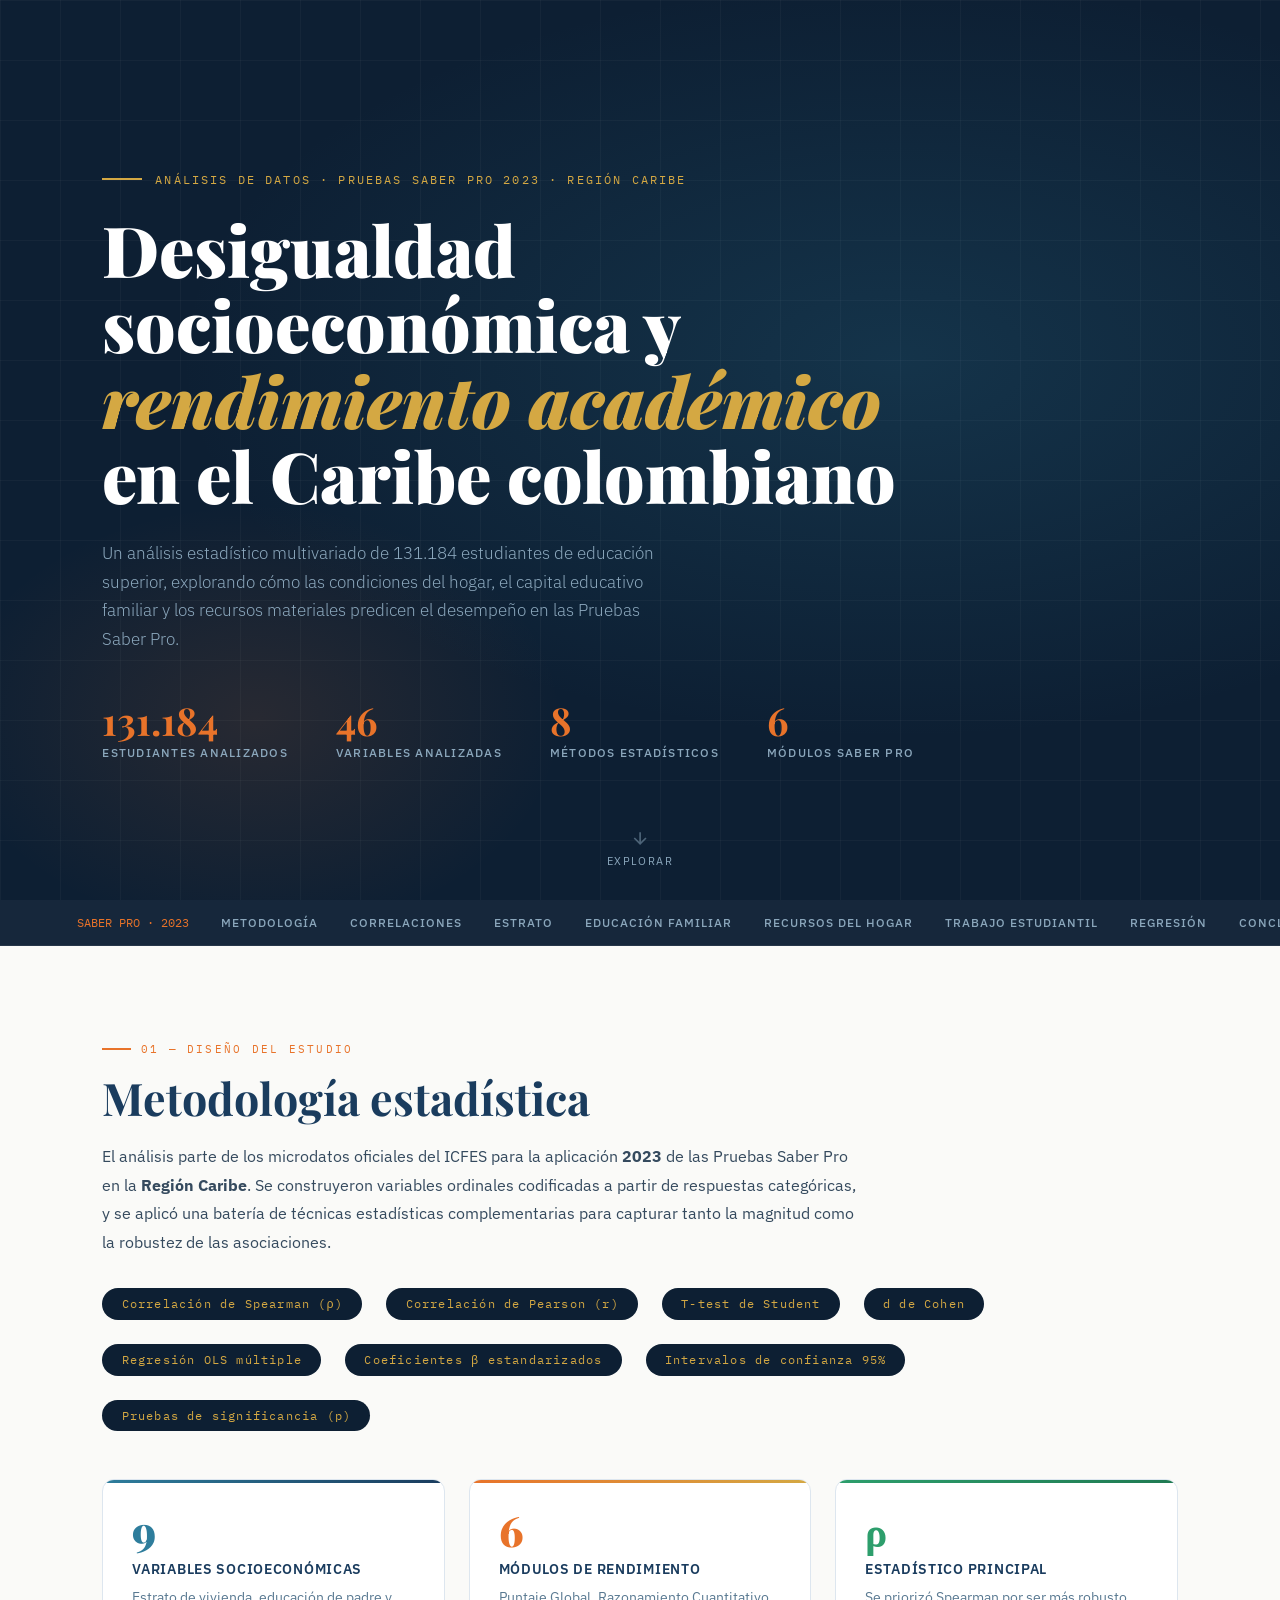
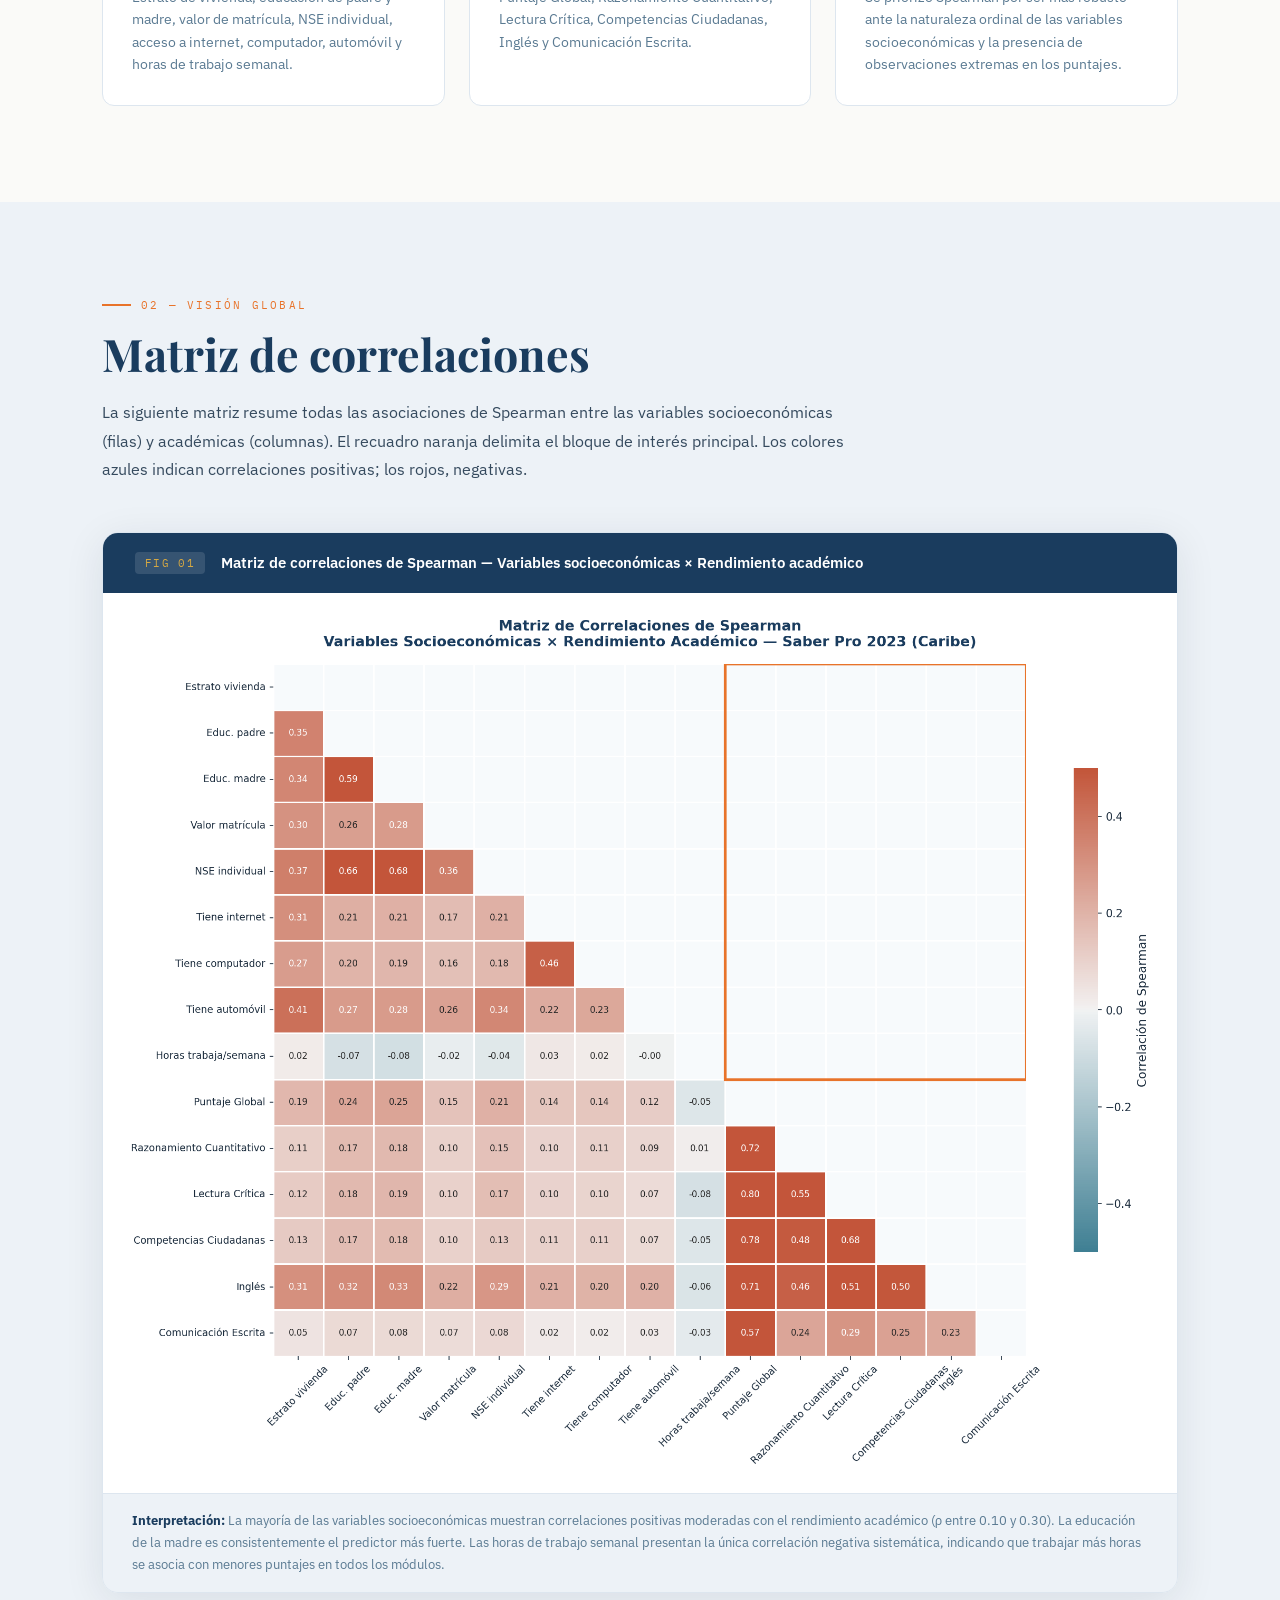
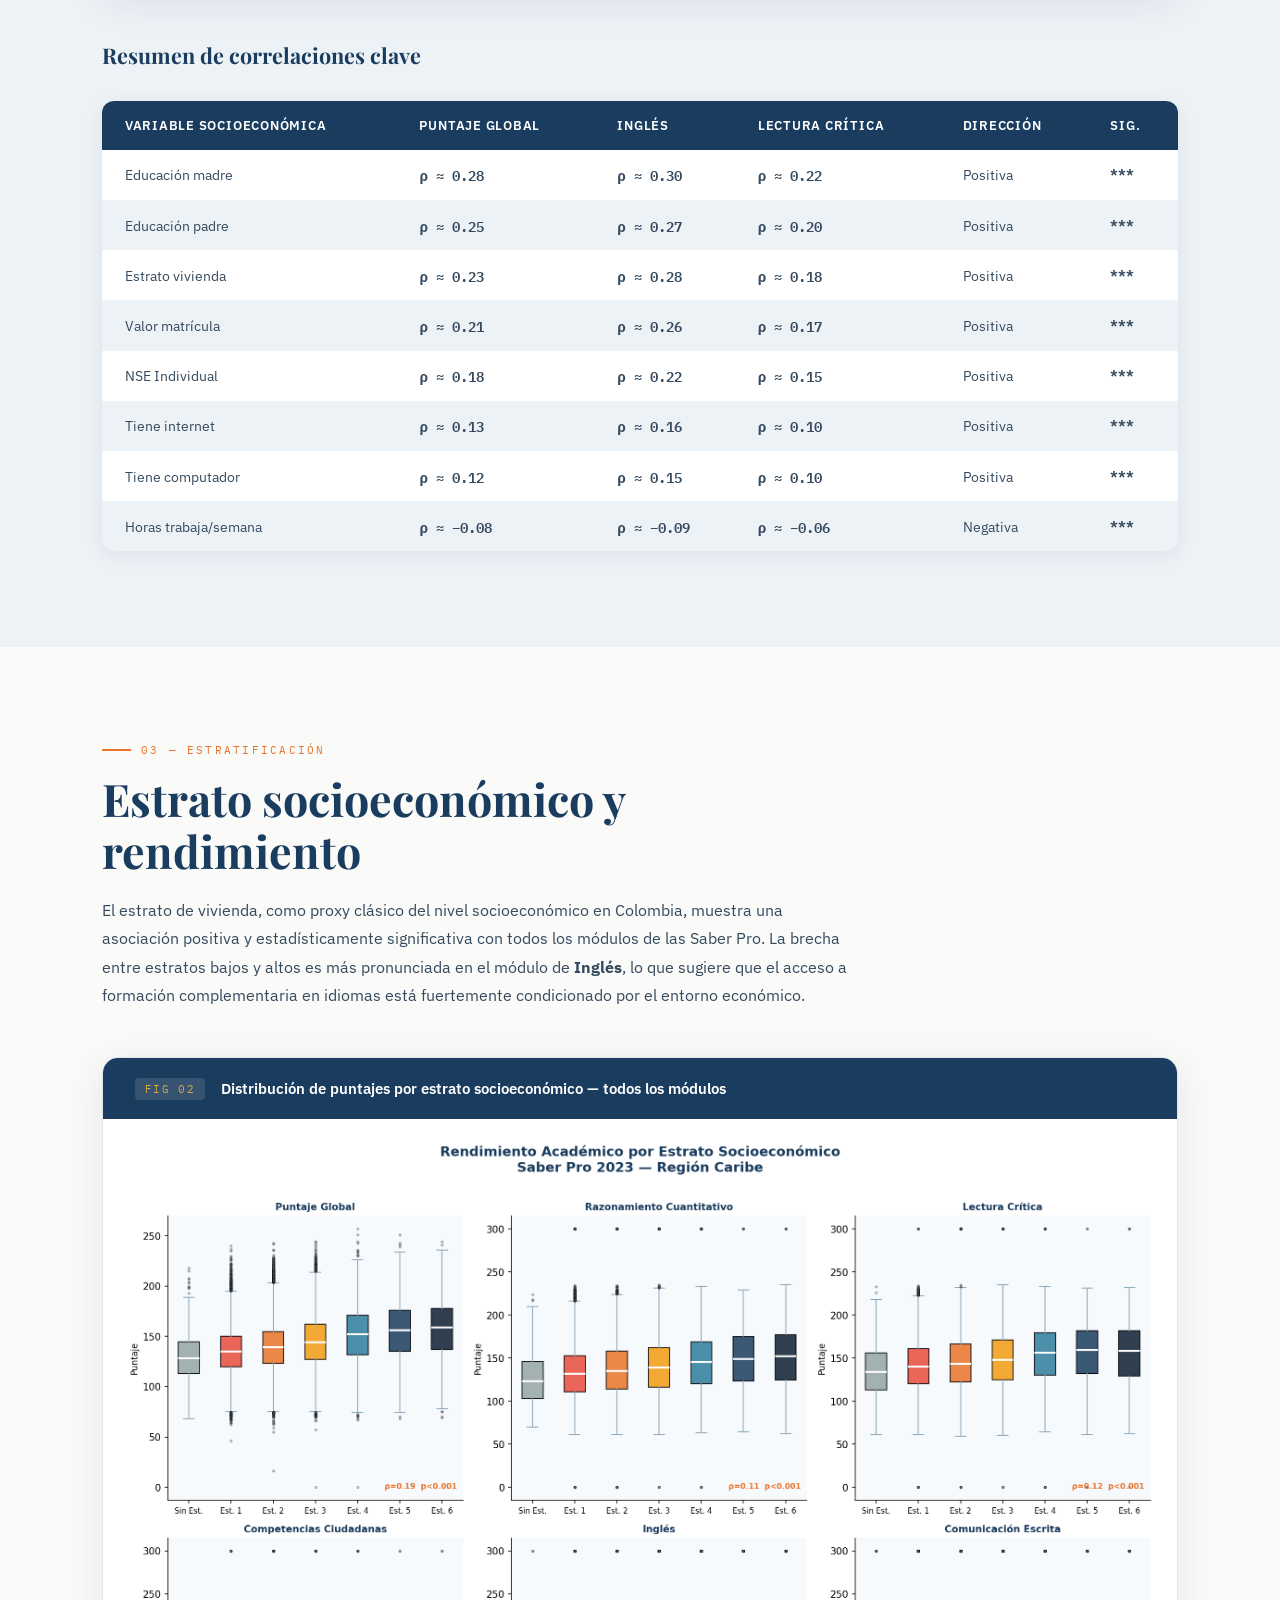
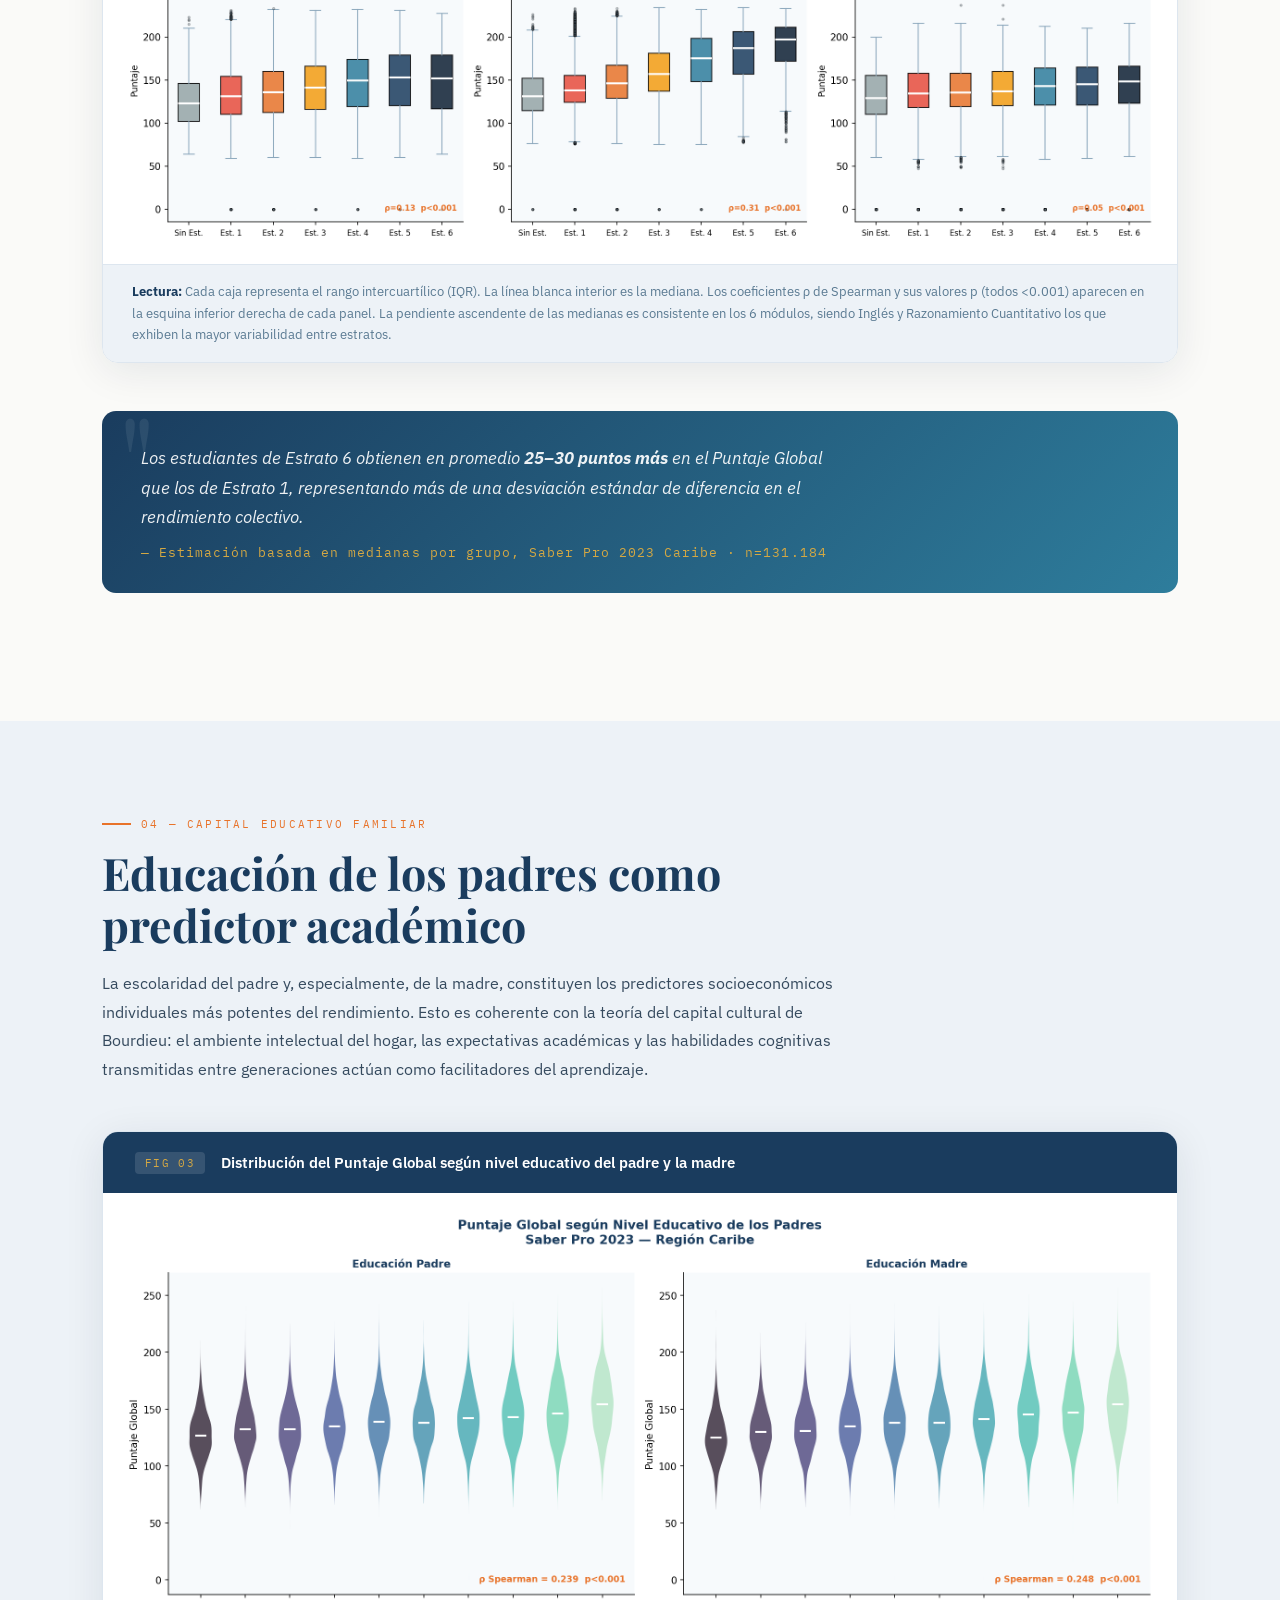
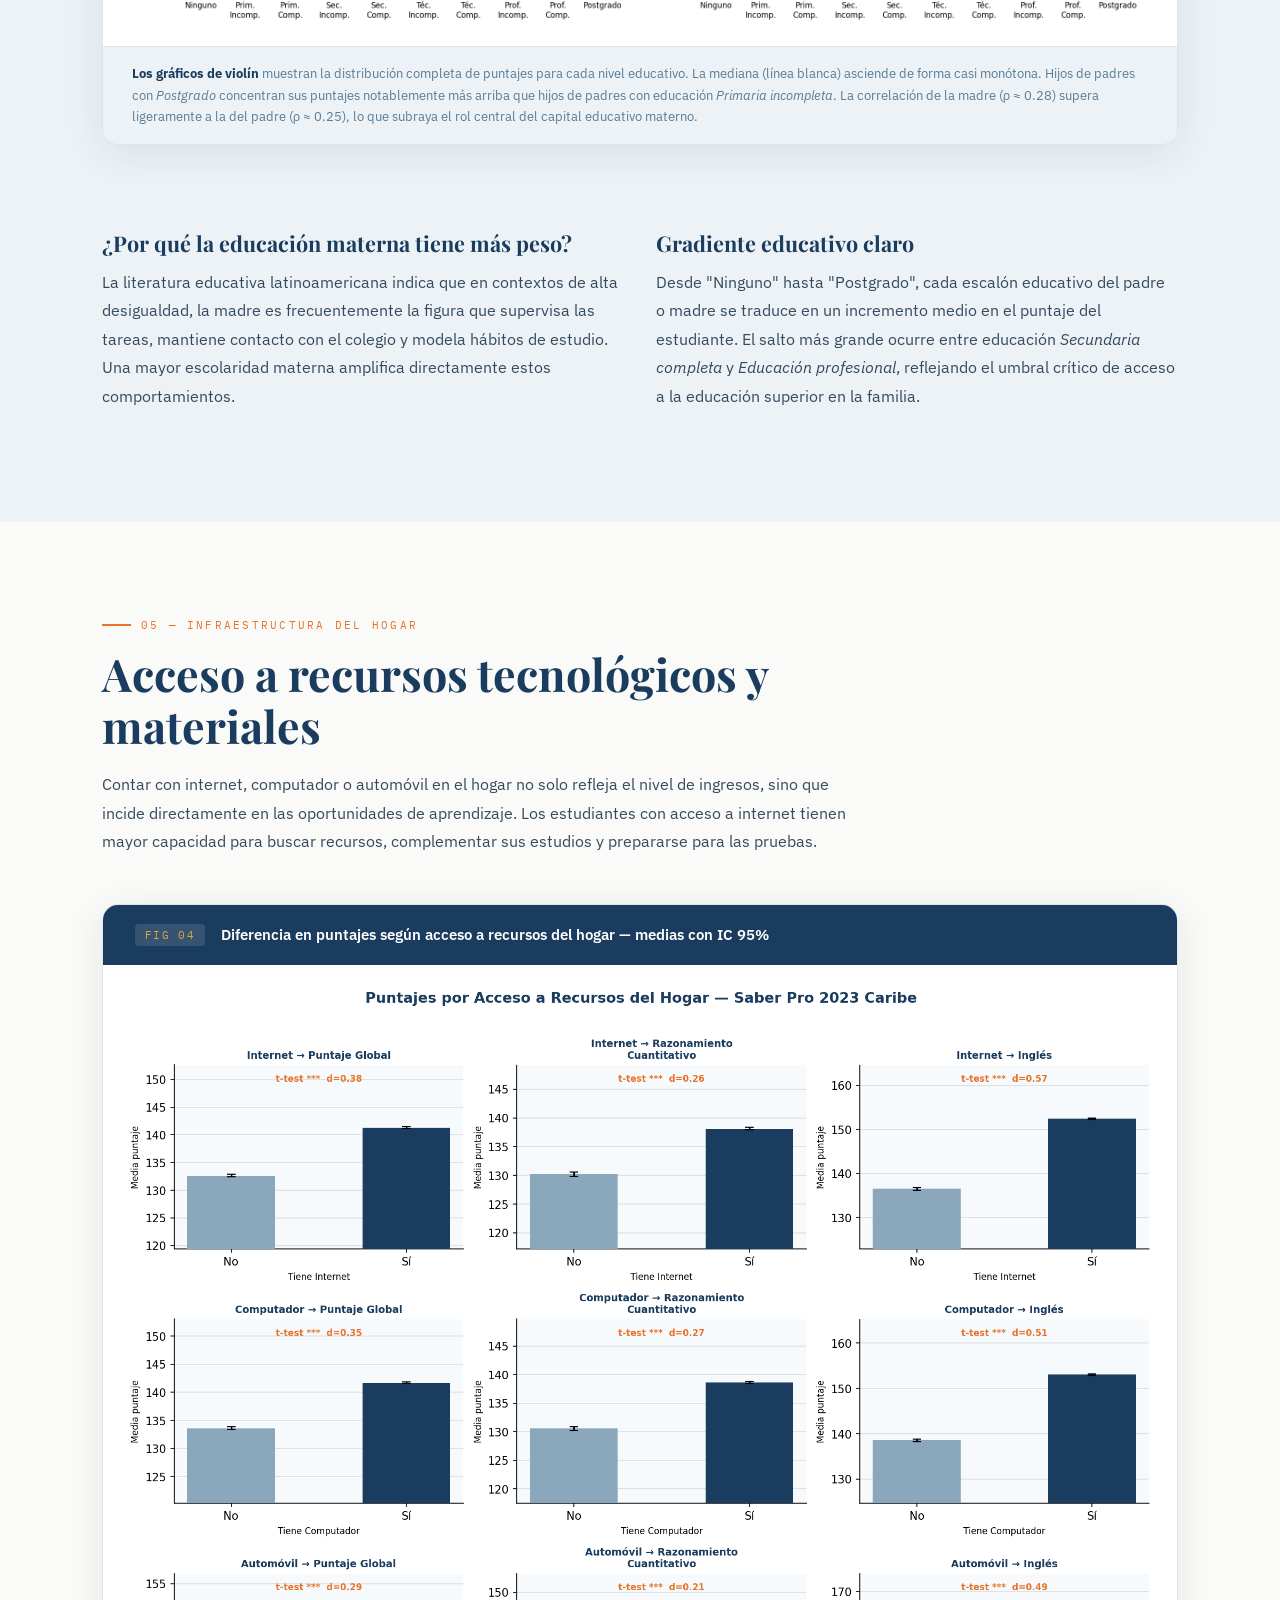
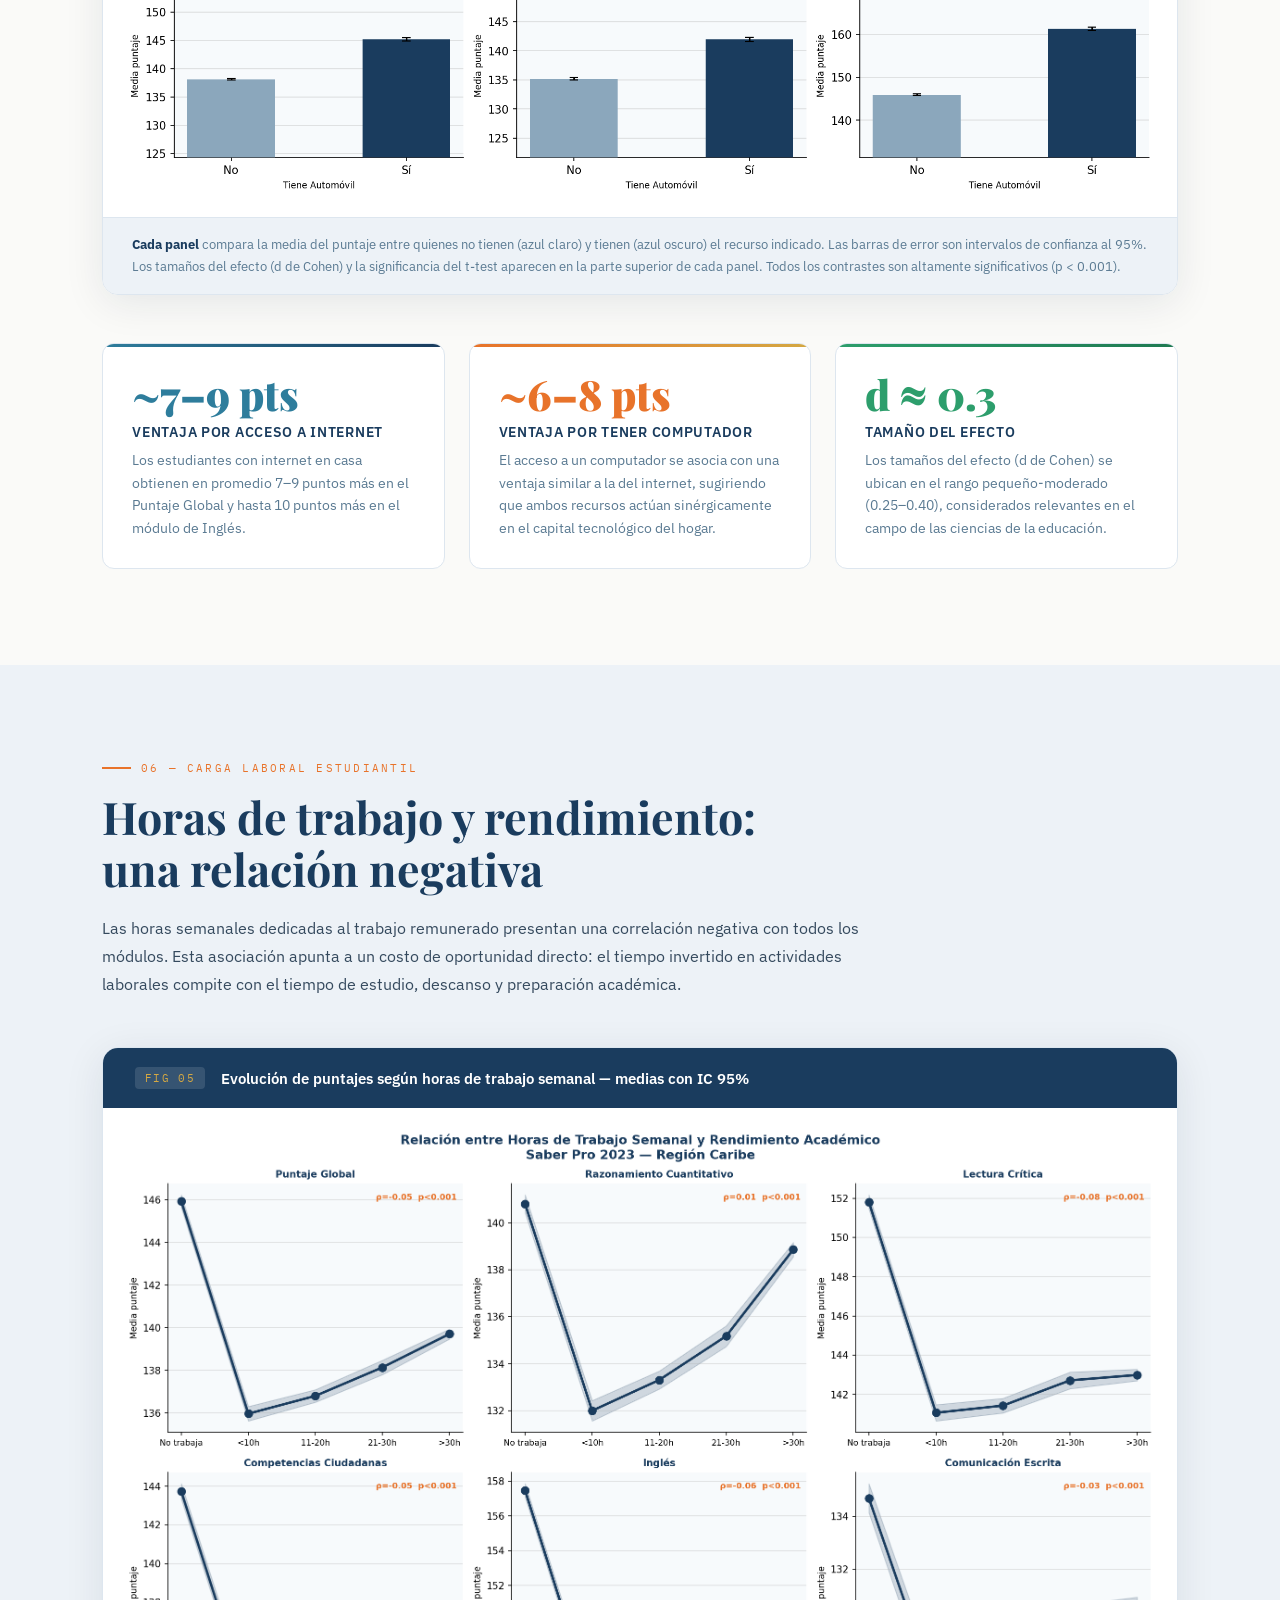
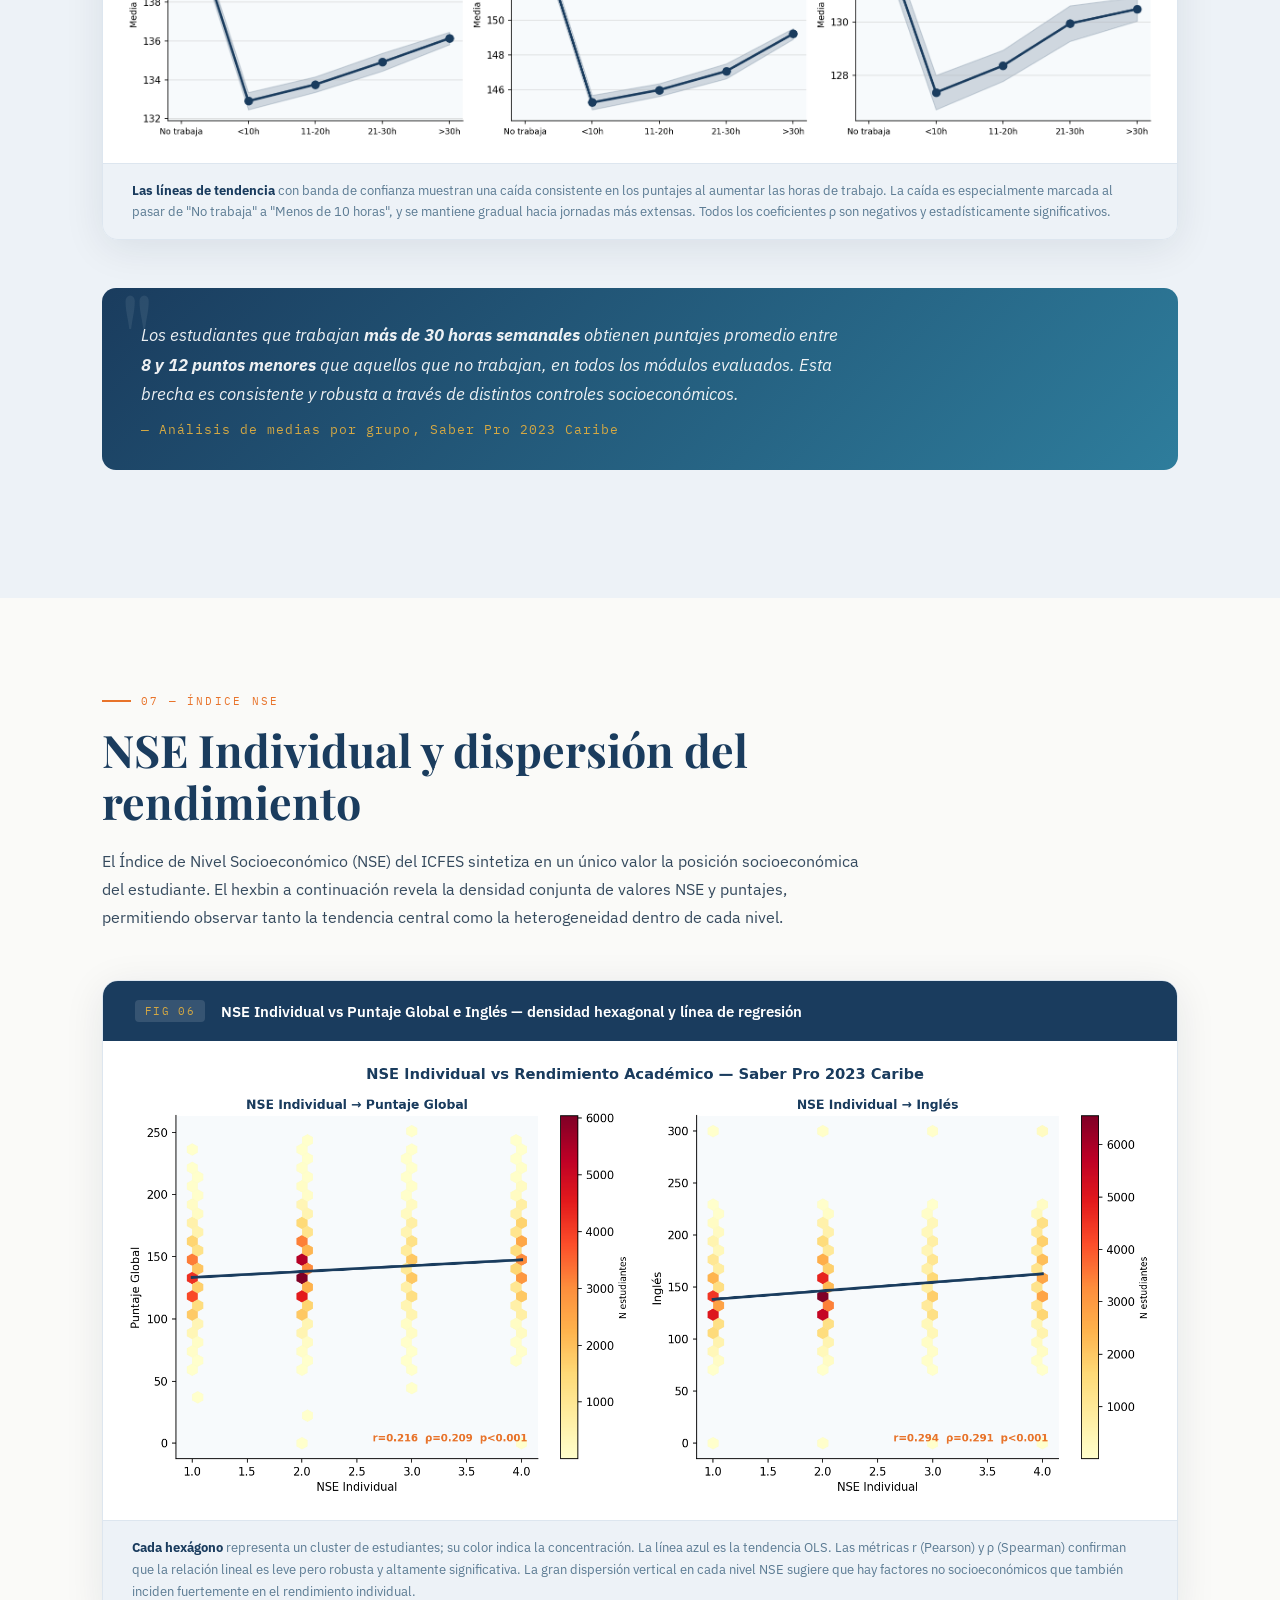
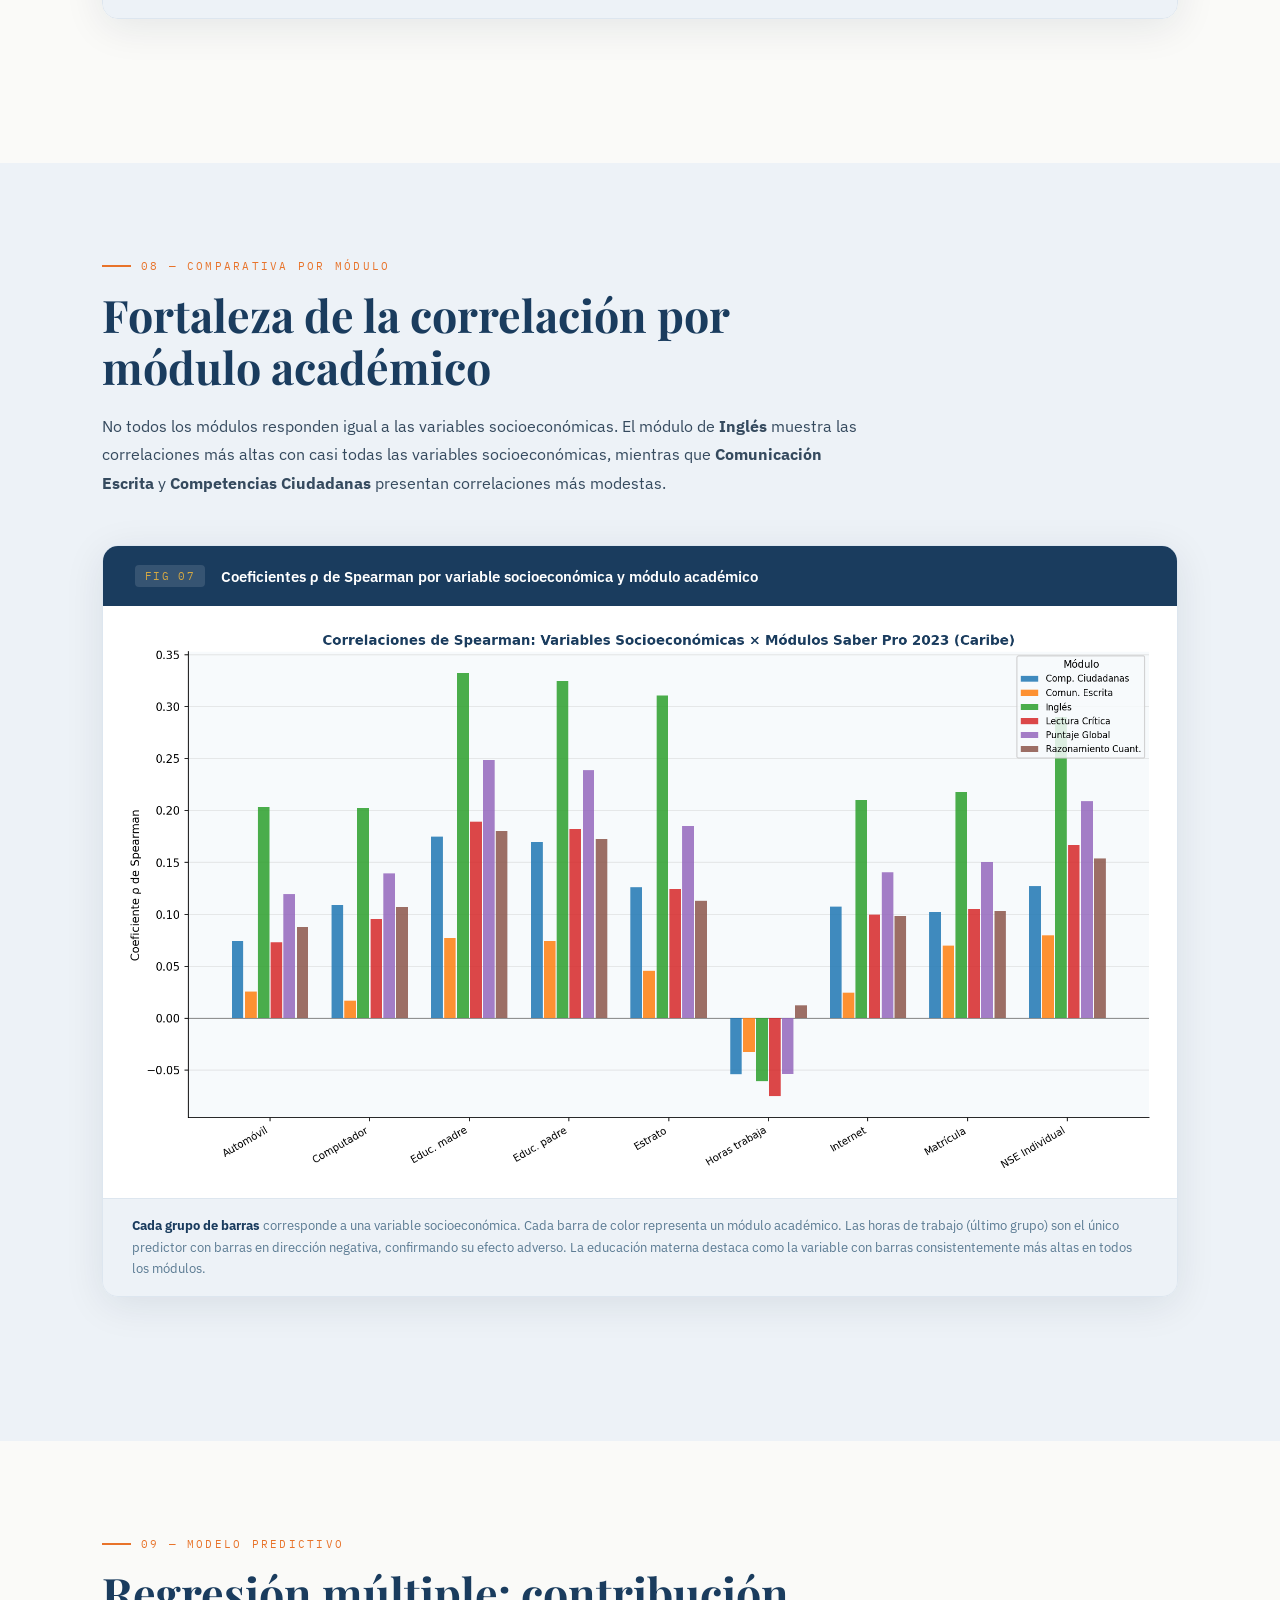
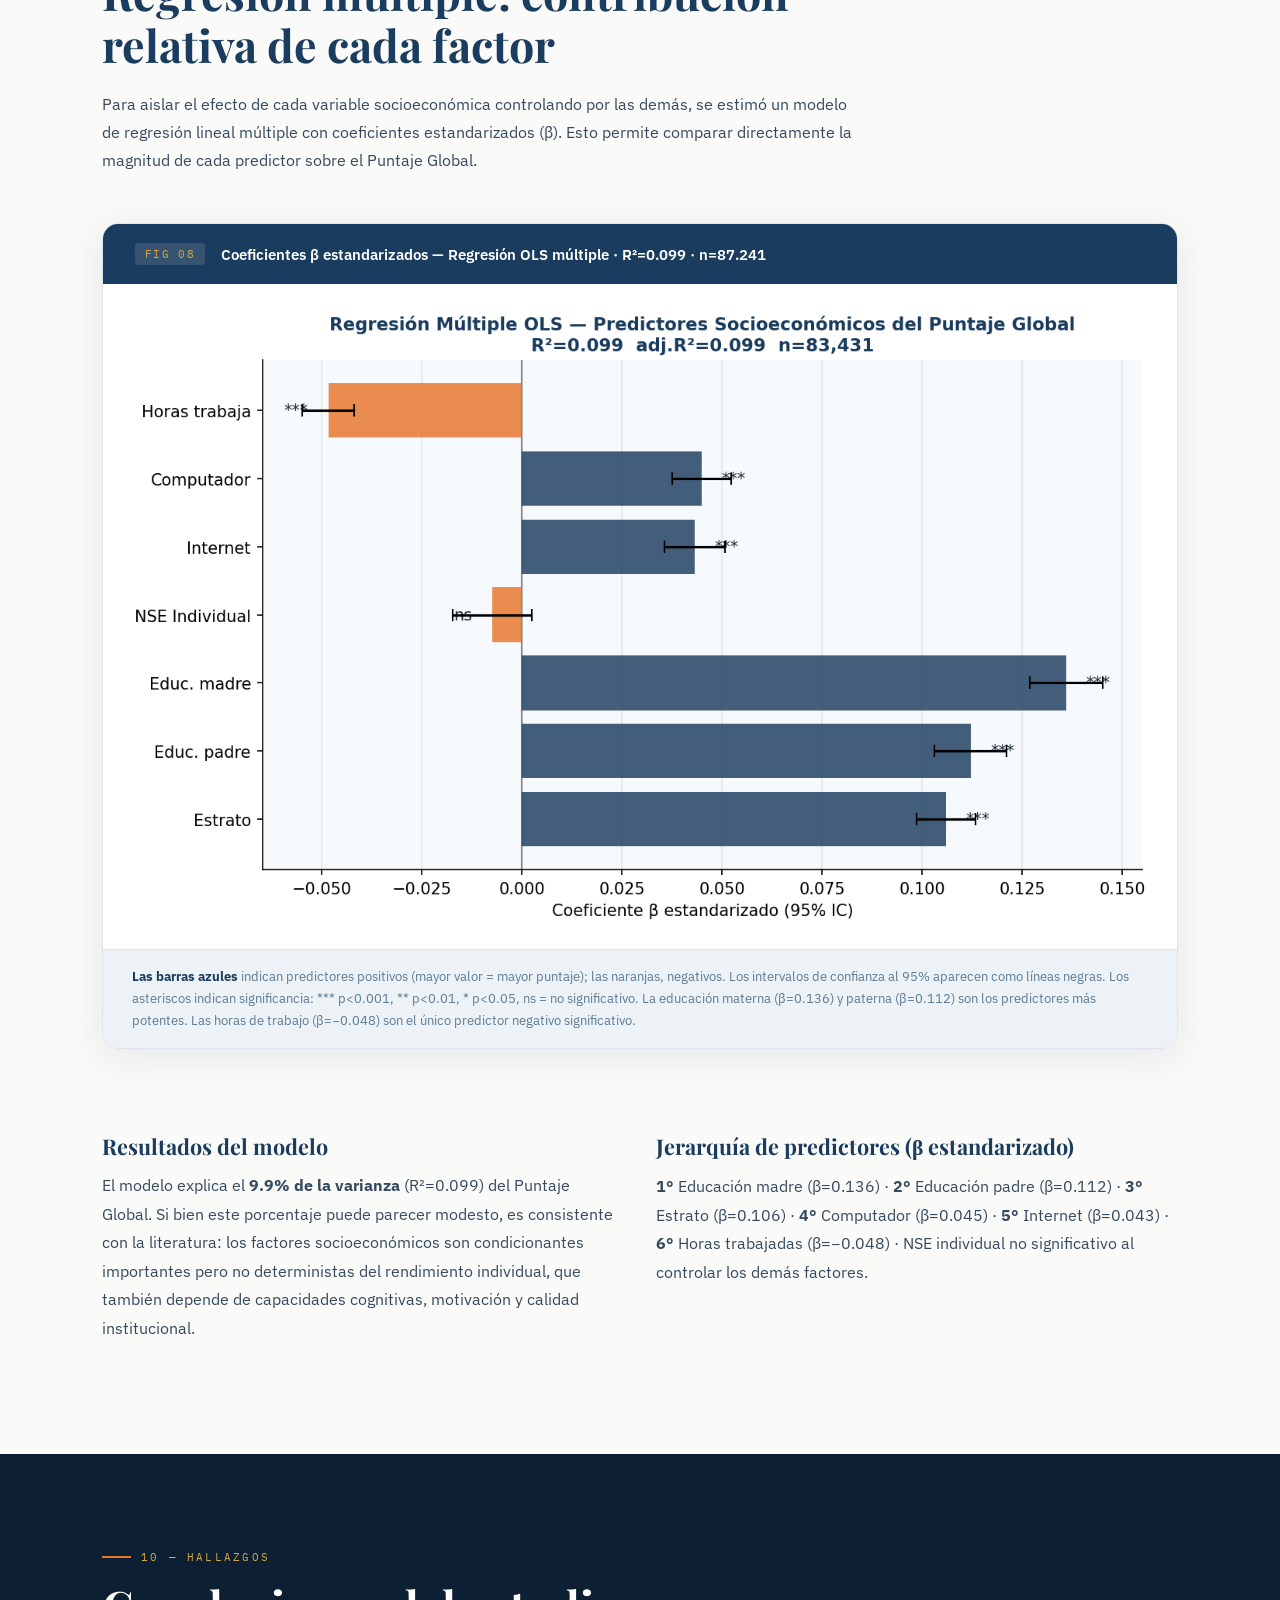
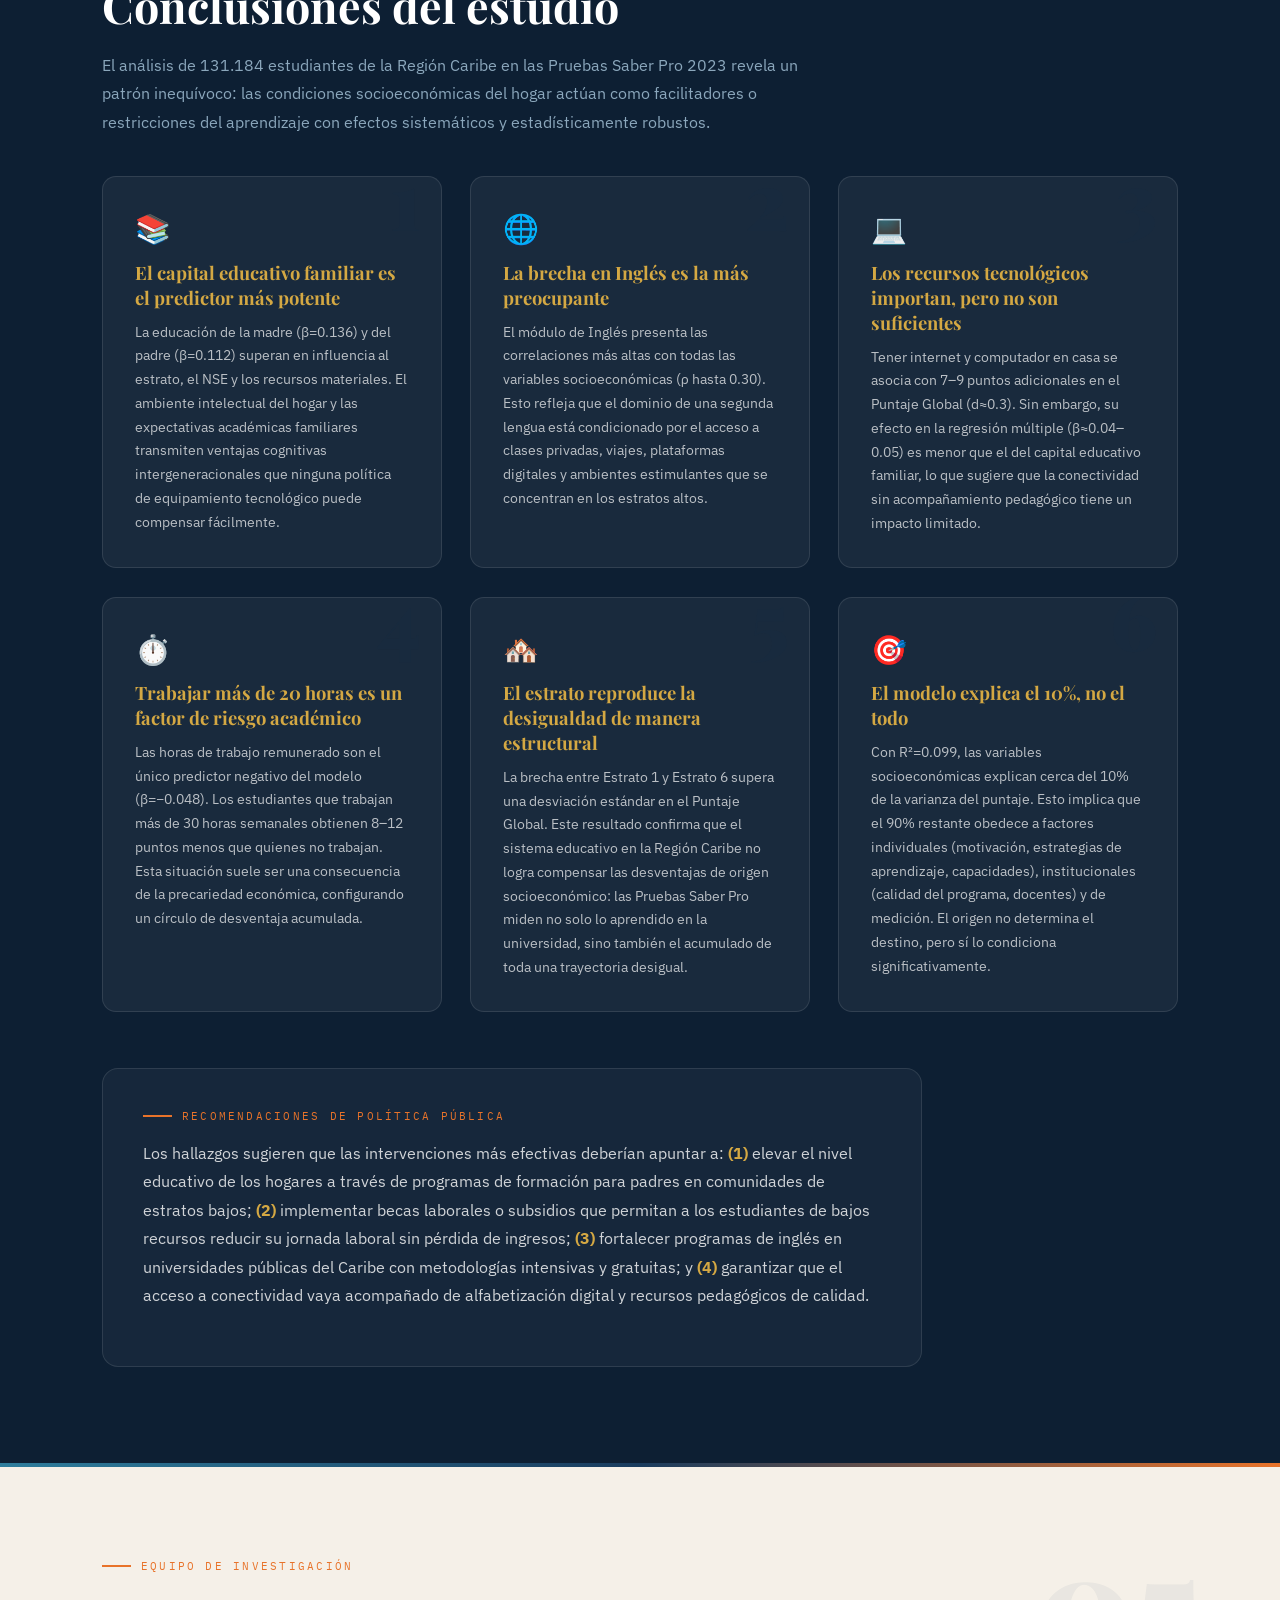
